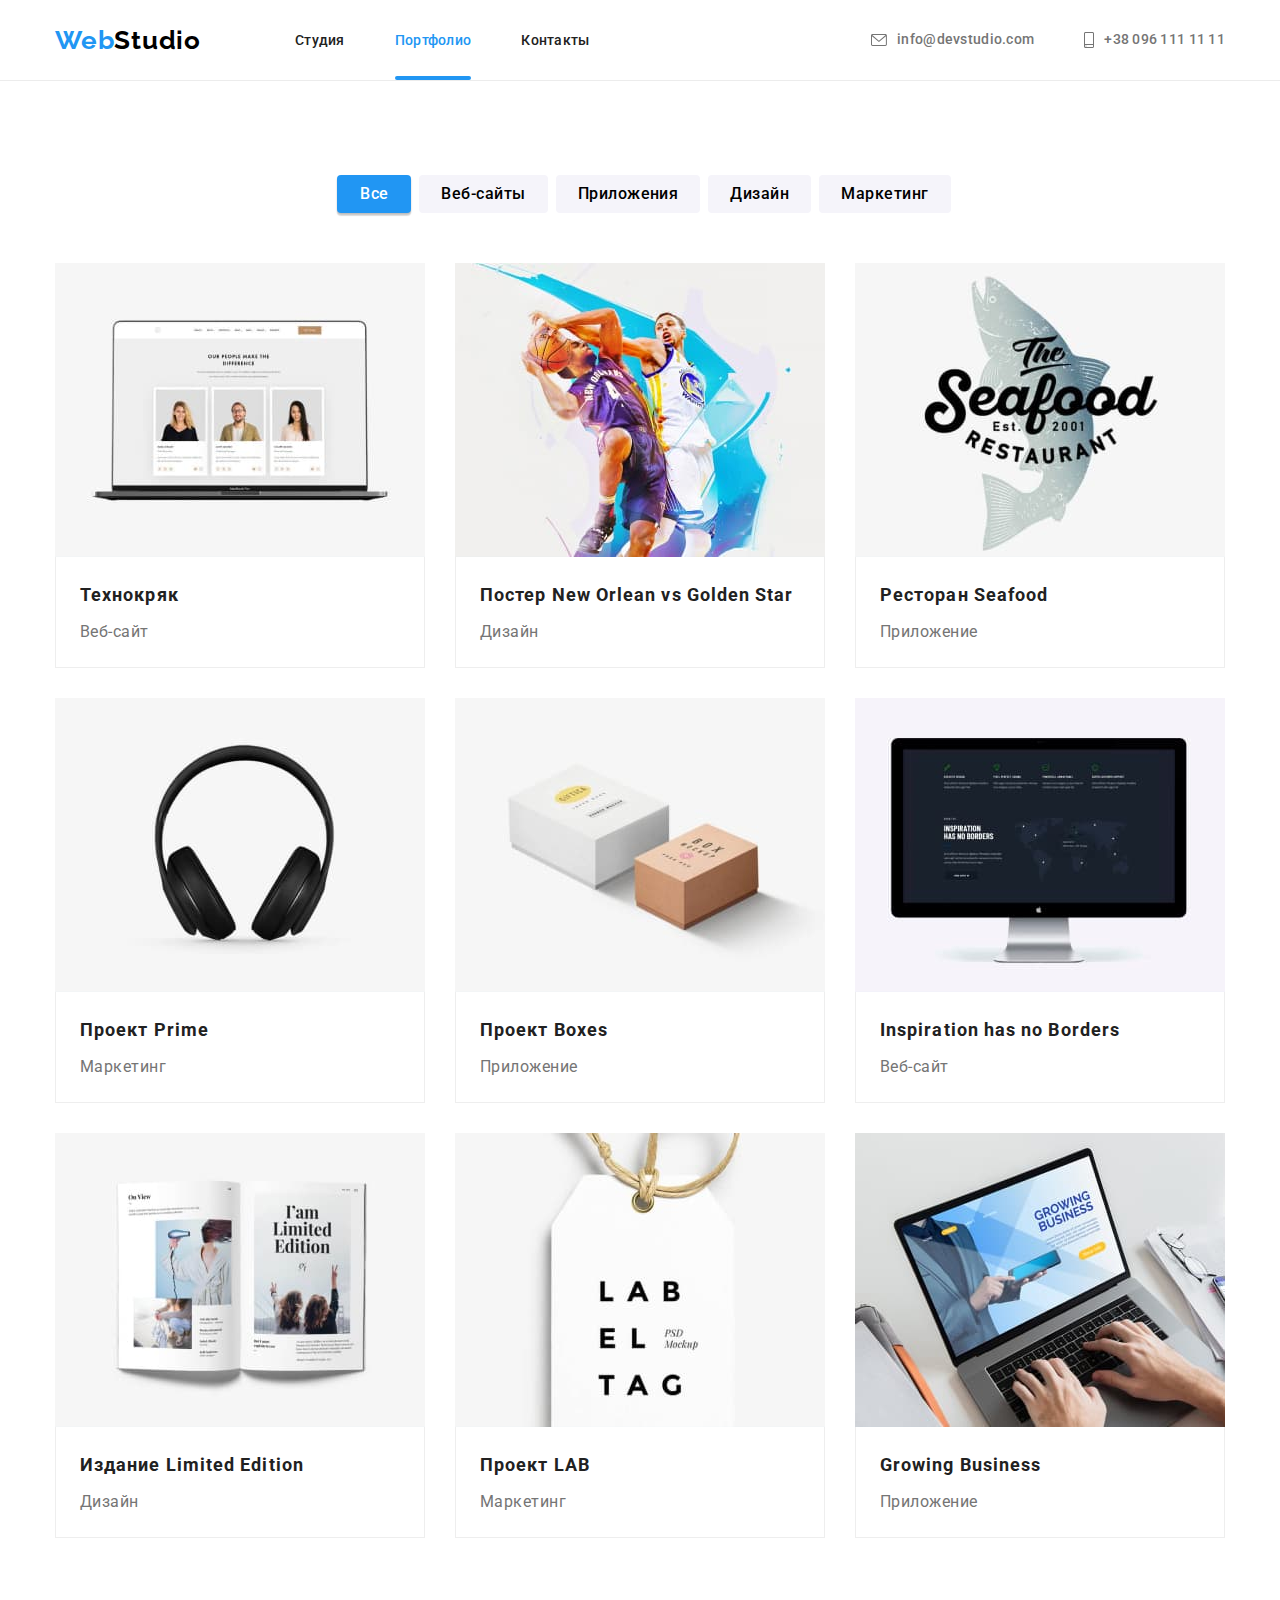
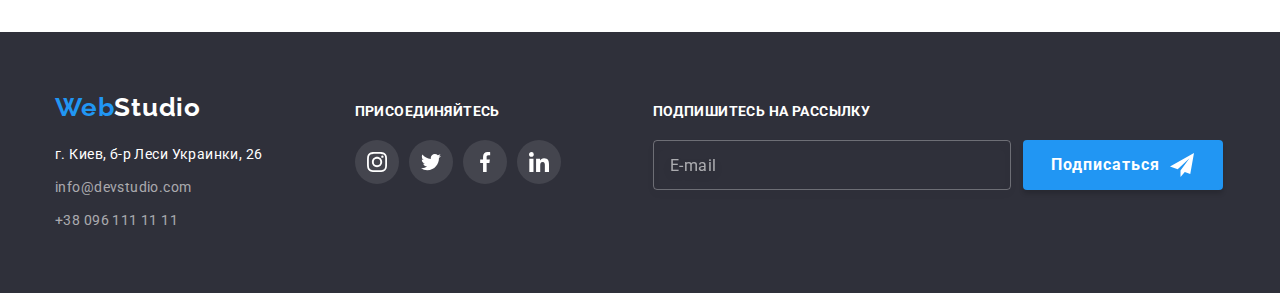
==== portfolio.html @ 7f5abd90 "First commit" ====
<!DOCTYPE html>
<html lang="ru">
	<head>
		<meta charset="UTF-8" />
		<meta http-equiv="X-UA-Compatible" content="IE=edge" />
		<meta name="viewport" content="width=device-width, initial-scale=1.0" />
		<title lang="en">WebStudio</title>
		<link rel="preconnect" href="https://fonts.googleapis.com" />
		<link rel="preconnect" href="https://fonts.gstatic.com" crossorigin />
		<link
			href="https://fonts.googleapis.com/css2?family=Raleway:wght@700&family=Roboto:wght@400;500;700;900&display=swap"
			rel="stylesheet"
		/>
		<link
			rel="stylesheet"
			href="https://cdnjs.cloudflare.com/ajax/libs/modern-normalize/1.1.0/modern-normalize.min.css"
			integrity="sha512-wpPYUAdjBVSE4KJnH1VR1HeZfpl1ub8YT/NKx4PuQ5NmX2tKuGu6U/JRp5y+Y8XG2tV+wKQpNHVUX03MfMFn9Q=="
			crossorigin="anonymous"
			referrerpolicy="no-referrer"
		/>
		<link rel="stylesheet" href="./css/portfolio.min.css" />
	</head>
	<body>
		<header class="header">
			<div class="container header-container">
				<nav class="menu-nav">
					<a class="logo link" href="./index.html" lang="en">
						<span class="logo__font-size logo__accent-color">Web</span>
						<span class="logo__font-size">Studio</span>
					</a>
					<ul class="menu-nav__list list">
						<li class="menu-nav__item">
							<a class="menu-nav__link link" href="./index.html">Студия</a>
						</li>

						<li class="menu-nav__item">
							<a class="menu-nav__link link current" href="./portfolio.html">Портфолио</a>
						</li>

						<li class="menu-nav__item">
							<a class="menu-nav__link link" href="">Контакты</a>
						</li>
					</ul>
				</nav>
				<ul class="menu-contact list">
					<li class="menu-contact__item">
						<a class="menu-contact__link link" href="mailto:info@devstudio.com">
							<svg class="menu-contact__icon" width="16" height="12">
								<use href="./images/sprite.svg#envelope"></use>
							</svg>
							info@devstudio.com
						</a>
					</li>

					<li class="menu-contact__item">
						<a class="menu-contact__link link" href="tel:+380961111111">
							<svg class="menu-contact__icon" width="10" height="16">
								<use href="./images/sprite.svg#phone"></use>
							</svg>
							+38 096 111 11 11
						</a>
					</li>
				</ul>
			</div>
		</header>

		<main>
			<section class="section">
				<div class="container">
					<h1 class="visually-hidden">Портфолио</h1>

					<ul class="filter-list list">
						<li class="filter-list__item">
							<button class="filter-list__btn button filter-list__btn--current" type="button">Все</button>
						</li>

						<li class="filter-list__item">
							<button class="filter-list__btn button" type="button">Веб-сайты</button>
						</li>

						<li class="filter-list__item">
							<button class="filter-list__btn button" type="button">Приложения</button>
						</li>

						<li class="filter-list__item">
							<button class="filter-list__btn button" type="button">Дизайн</button>
						</li>

						<li class="filter-list__item">
							<button class="filter-list__btn button" type="button">Маркетинг</button>
						</li>
					</ul>

					<ul class="project-list list">
						<li class="project-item">
							<a class="project-item__link link" href="">
								<div class="project-item__thumb">
									<img
										src="./images/portfolio/portfolio-img-1.jpg"
										alt="Фрагмент страницы веб-сайта"
										width="370"
										height="294"
									/>
									<div class="project-item__thumb-overlay">
										<p class="project-item__thumb-overlay-text">
											Ресурс предлагает комплексные предложения с разным уровнем функционала и сервисов. Все это
											позволит посетителю получить исчерпывающие сведения
											<br />
											о компании или частном лице.
										</p>
									</div>
								</div>
								<div class="project-item__description">
									<h2 class="project-item__name">Технокряк</h2>
									<p class="project-item__category">Веб-сайт</p>
								</div>
							</a>
						</li>

						<li class="project-item">
							<a class="project-item__link link" href="">
								<div class="project-item__thumb">
									<img
										src="./images/portfolio/portfolio-img-2.jpg"
										alt="Фрагмент дизайна постера"
										width="370"
										height="294"
									/>
									<div class="project-item__thumb-overlay">
										<p class="project-item__thumb-overlay-text">
											Ресурс предлагает комплексные предложения с разным уровнем функционала и сервисов. Все это
											позволит посетителю получить исчерпывающие сведения
											<br />
											о компании или частном лице.
										</p>
									</div>
								</div>
								<div class="project-item__description">
									<h2 class="project-item__name">Постер New Orlean vs Golden Star</h2>
									<p class="project-item__category">Дизайн</p>
								</div>
							</a>
						</li>

						<li class="project-item">
							<a class="project-item__link link" href="">
								<div class="project-item__thumb">
									<img
										src="./images/portfolio/portfolio-img-3.jpg"
										alt="Фрагмент главной страницы приложения"
										width="370"
										height="294"
									/>
									<div class="project-item__thumb-overlay">
										<p class="project-item__thumb-overlay-text">
											Ресурс предлагает комплексные предложения с разным уровнем функционала и сервисов. Все это
											позволит посетителю получить исчерпывающие сведения
											<br />
											о компании или частном лице.
										</p>
									</div>
								</div>
								<div class="project-item__description">
									<h2 class="project-item__name">Ресторан Seafood</h2>
									<p class="project-item__category">Приложение</p>
								</div>
							</a>
						</li>

						<li class="project-item">
							<a class="project-item__link link" href="">
								<div class="project-item__thumb">
									<img
										src="./images/portfolio/portfolio-img-4.jpg"
										alt="Фрагмент главной страницы проекта"
										width="370"
										height="294"
									/>
									<div class="project-item__thumb-overlay">
										<p class="project-item__thumb-overlay-text">
											Ресурс предлагает комплексные предложения с разным уровнем функционала и сервисов. Все это
											позволит посетителю получить исчерпывающие сведения
											<br />
											о компании или частном лице.
										</p>
									</div>
								</div>
								<div class="project-item__description">
									<h2 class="project-item__name">Проект Prime</h2>
									<p class="project-item__category">Маркетинг</p>
								</div>
							</a>
						</li>

						<li class="project-item">
							<a class="project-item__link link" href="">
								<div class="project-item__thumb">
									<img
										src="./images/portfolio/portfolio-img-5.jpg"
										alt="Фрагмент главной страницы приложения"
										width="370"
										height="294"
									/>
									<div class="project-item__thumb-overlay">
										<p class="project-item__thumb-overlay-text">
											Ресурс предлагает комплексные предложения с разным уровнем функционала и сервисов. Все это
											позволит посетителю получить исчерпывающие сведения
											<br />
											о компании или частном лице.
										</p>
									</div>
								</div>
								<div class="project-item__description">
									<h2 class="project-item__name">Проект Boxes</h2>
									<p class="project-item__category">Приложение</p>
								</div>
							</a>
						</li>

						<li class="project-item">
							<a class="project-item__link link" href="">
								<div class="project-item__thumb">
									<img
										src="./images/portfolio/portfolio-img-6.jpg"
										alt="Фрагмент страницы веб-сайта"
										width="370"
										height="294"
									/>
									<div class="project-item__thumb-overlay">
										<p class="project-item__thumb-overlay-text">
											Ресурс предлагает комплексные предложения с разным уровнем функционала и сервисов. Все это
											позволит посетителю получить исчерпывающие сведения
											<br />
											о компании или частном лице.
										</p>
									</div>
								</div>
								<div class="project-item__description">
									<h2 class="project-item__name">Inspiration has no Borders</h2>
									<p class="project-item__category">Веб-сайт</p>
								</div>
							</a>
						</li>

						<li class="project-item">
							<a class="project-item__link link" href="">
								<div class="project-item__thumb">
									<img
										src="./images/portfolio/portfolio-img-7.jpg"
										alt="Фрагмент дизайна издания"
										width="370"
										height="294"
									/>
									<div class="project-item__thumb-overlay">
										<p class="project-item__thumb-overlay-text">
											Ресурс предлагает комплексные предложения с разным уровнем функционала и сервисов. Все это
											позволит посетителю получить исчерпывающие сведения
											<br />
											о компании или частном лице.
										</p>
									</div>
								</div>
								<div class="project-item__description">
									<h2 class="project-item__name">Издание Limited Edition</h2>
									<p class="project-item__category">Дизайн</p>
								</div>
							</a>
						</li>

						<li class="project-item">
							<a class="project-item__link link" href="">
								<div class="project-item__thumb">
									<img
										src="./images/portfolio/portfolio-img-8.jpg"
										alt="Фрагмент главной страницы проекта"
										width="370"
										height="294"
									/>
									<div class="project-item__thumb-overlay">
										<p class="project-item__thumb-overlay-text">
											Ресурс предлагает комплексные предложения с разным уровнем функционала и сервисов. Все это
											позволит посетителю получить исчерпывающие сведения
											<br />
											о компании или частном лице.
										</p>
									</div>
								</div>
								<div class="project-item__description">
									<h2 class="project-item__name">Проект LAB</h2>
									<p class="project-item__category">Маркетинг</p>
								</div>
							</a>
						</li>

						<li class="project-item">
							<a class="project-item__link link" href="">
								<div class="project-item__thumb">
									<img
										src="./images/portfolio/portfolio-img-9.jpg"
										alt="Фрагмент главной страницы приложения"
										width="370"
										height="294"
									/>
									<div class="project-item__thumb-overlay">
										<p class="project-item__thumb-overlay-text">
											Ресурс предлагает комплексные предложения с разным уровнем функционала и сервисов. Все это
											позволит посетителю получить исчерпывающие сведения
											<br />
											о компании или частном лице.
										</p>
									</div>
								</div>
								<div class="project-item__description">
									<h2 class="project-item__name">Growing Business</h2>
									<p class="project-item__category">Приложение</p>
								</div>
							</a>
						</li>
					</ul>
				</div>
			</section>
		</main>

		<footer class="footer">
			<div class="container footer-container">
				<div class="footer-address-wrapper">
					<a class="logo link" href="./index.html" lang="en">
						<span class="logo__font-size logo__accent-color">Web</span>
						<span class="logo__font-size">Studio</span>
					</a>
					<address>
						<ul class="contact-list list">
							<li class="contact-list__item">
								<a
									class="contact-list__link link contact-list__link-opacity"
									href="https://goo.gl/maps/CGZ676xCDxBF31A58"
								>
									г. Киев, б-р Леси Украинки, 26
								</a>
							</li>

							<li class="contact-list__item">
								<a class="contact-list__link link" href="mailto:info@devstudio.com">info@devstudio.com</a>
							</li>

							<li class="contact-list__item">
								<a class="contact-list__link link" href="tel:+380961111111">+38 096 111 11 11</a>
							</li>
						</ul>
					</address>
				</div>
				<div class="footer-social-wrapper">
					<p class="footer-call">присоединяйтесь</p>
					<ul class="footer-list list">
						<li class="footer-list__item">
							<a
								class="footer-list__link link"
								href="https://www.instagram.com/"
								target="_blank"
								rel="noreferrer noopener"
							>
								<svg class="footer-list__icon" width="20" height="20">
									<use href="./images/sprite.svg#instagram"></use>
								</svg>
							</a>
						</li>

						<li class="footer-list__item">
							<a class="footer-list__link link" href="https://twitter.com" target="_blank" rel="noreferrer noopener">
								<svg class="footer-list__icon" width="20" height="20">
									<use href="./images/sprite.svg#twitter"></use>
								</svg>
							</a>
						</li>

						<li class="footer-list__item">
							<a
								class="footer-list__link link"
								href="https://www.facebook.com/"
								target="_blank"
								rel="noreferrer noopener"
							>
								<svg class="footer-list__icon" width="20" height="20">
									<use href="./images/sprite.svg#facebook"></use>
								</svg>
							</a>
						</li>

						<li class="footer-list__item">
							<a
								class="footer-list__link link"
								href="https://www.linkedin.com/"
								target="_blank"
								rel="noreferrer noopener"
							>
								<svg class="footer-list__icon" width="20" height="20">
									<use href="./images/sprite.svg#linkedin"></use>
								</svg>
							</a>
						</li>
					</ul>
				</div>
				<form class="footer-form">
					<p class="footer-call">Подпишитесь на рассылку</p>
					<div class="footer-form__wrapper">
						<input class="footer-form__input" type="email" name="mailing" placeholder="E-mail" />
						<button class="footer-form__btn">
							<span class="footer-form__btn-text">Подписаться</span>
						</button>
					</div>
				</form>
			</div>
		</footer>
	</body>
</html>
---- css/portfolio.min.css ----
:root{--primary-font-family: "Roboto", sans-serif;--main-logo-font-family: "Raleway", sans-serif;--primary-text-color: #212121;--secondary-text-color: #757575;--opacity-text-color: rgba(255, 255, 255, 0.6);--placeholder-text-color: rgba(117, 117, 117, 0.5);--accent-color: #2196F3;--btn-color-hover: #188CE8;--primary-white-color: #ffffff;--primary-bg-color: #2F303A;--secondary-bg-color: #F5F4FA;--activity-bg-color: rgba(47, 48, 58, 0.8);--fallback-bg-color: #C4C4C4;--backdrop-bg-color: rgba(0, 0, 0, 0.2);--logo-black-color: #000000;--primary-border-color: #EEEEEE;--secondary-border-color: #ECECEC;--primary-icon-color: #AFB1B8;--bg-icon-color: rgba(255, 255, 255, 0.1);--overlay-card-color: rgba(33, 150, 243, 0.9);--project-card-gap: 30px;--duration: 250ms;--timing-function: cubic-bezier(0.4, 0, 0.2, 1)}.social-list__link,.footer-list__link{display:-webkit-box;display:-ms-flexbox;display:flex;-webkit-box-pack:center;-ms-flex-pack:center;justify-content:center;-webkit-box-align:center;-ms-flex-align:center;align-items:center}.container{margin-left:auto;margin-right:auto}/*! modern-normalize v1.1.0 | MIT License | https://github.com/sindresorhus/modern-normalize */*,::before,::after{-webkit-box-sizing:border-box;box-sizing:border-box}html{line-height:1.15;-webkit-text-size-adjust:100%;-moz-tab-size:4;-o-tab-size:4;tab-size:4}body{margin:0;font-family:system-ui,-apple-system,"Segoe UI",Roboto,Helvetica,Arial,sans-serif,"Apple Color Emoji","Segoe UI Emoji"}hr{height:0;color:inherit}abbr[title]{-webkit-text-decoration:underline dotted;text-decoration:underline dotted}b,strong{font-weight:bolder}code,kbd,samp,pre{font-family:ui-monospace,SFMono-Regular,Consolas,"Liberation Mono",Menlo,monospace;font-size:1em}small{font-size:80%}sub,sup{font-size:75%;line-height:0;position:relative;vertical-align:baseline}sub{bottom:-0.25em}sup{top:-0.5em}table{text-indent:0;border-color:inherit}button,input,optgroup,select,textarea{font-family:inherit;font-size:100%;line-height:1.15;margin:0}button,select{text-transform:none}button,[type=button],[type=reset],[type=submit]{-webkit-appearance:button}::-moz-focus-inner{border-style:none;padding:0}:-moz-focusring{outline:1px dotted ButtonText}:-moz-ui-invalid{box-shadow:none}legend{padding:0}progress{vertical-align:baseline}::-webkit-inner-spin-button,::-webkit-outer-spin-button{height:auto}[type=search]{-webkit-appearance:textfield;outline-offset:-2px}::-webkit-search-decoration{-webkit-appearance:none}::-webkit-file-upload-button{-webkit-appearance:button;font:inherit}summary{display:list-item}.visually-hidden{position:absolute;width:1px;height:1px;margin:-1px;border:0;padding:0;white-space:nowrap;-webkit-clip-path:inset(100%);clip-path:inset(100%);clip:rect(0 0 0 0);overflow:hidden}h1,h2,h3,h4,h5,h6,p{margin-top:0;margin-bottom:0}ul,ol{margin-top:0;margin-bottom:0;padding-left:0}img{display:block;max-width:100%;height:auto}.list{list-style:none}.link{text-decoration:none}.container{width:1200px;padding-left:15px;padding-right:15px}body{font-family:var(--primary-font-family);color:var(--primary-text-color);background-color:var(--primary-white-color)}.section{padding-top:94px;padding-bottom:94px}.header{background-color:var(--primary-white-color);border-bottom:1px solid var(--secondary-border-color)}.header-container{display:-webkit-box;display:-ms-flexbox;display:flex;-webkit-box-pack:justify;-ms-flex-pack:justify;justify-content:space-between;-webkit-box-align:center;-ms-flex-align:center;align-items:center}.menu-nav{display:-webkit-box;display:-ms-flexbox;display:flex;-webkit-box-align:center;-ms-flex-align:center;align-items:center}.menu-nav__list{display:-webkit-box;display:-ms-flexbox;display:flex;-webkit-box-pack:justify;-ms-flex-pack:justify;justify-content:space-between}.menu-nav__item:not(:first-child){margin-left:50px}.menu-nav__link{position:relative;padding-top:32px;padding-bottom:32px;font-weight:500;font-size:14px;line-height:1.14;letter-spacing:.02em;color:var(--primary-text-color);-webkit-transition:color var(--duration) var(--timing-function);transition:color var(--duration) var(--timing-function)}.menu-nav__link.current,.menu-nav__link:hover,.menu-nav__link:focus{color:var(--accent-color)}.menu-nav__link::after{content:"";position:absolute;bottom:0;display:block;width:100%;height:4px;background-color:var(--accent-color);border-radius:2px;-webkit-transform:scaleX(0);transform:scaleX(0);-webkit-transition:-webkit-transform var(--duration) var(--timing-function);transition:-webkit-transform var(--duration) var(--timing-function);transition:transform var(--duration) var(--timing-function);transition:transform var(--duration) var(--timing-function), -webkit-transform var(--duration) var(--timing-function)}.menu-nav__link.current:after,.menu-nav__link:hover::after,.menu-nav__link:focus::after{-webkit-transform:scaleX(1);transform:scaleX(1)}.menu-contact{display:-webkit-box;display:-ms-flexbox;display:flex}.menu-contact__item:not(:first-child){margin-left:50px}.menu-contact__link{display:-webkit-box;display:-ms-flexbox;display:flex;-webkit-box-align:center;-ms-flex-align:center;align-items:center;padding-top:32px;padding-bottom:32px;font-weight:500;font-size:14px;line-height:1.14;letter-spacing:.02em;color:var(--secondary-text-color);-webkit-transition:color var(--duration) var(--timing-function);transition:color var(--duration) var(--timing-function)}.menu-contact__link:hover,.menu-contact__link:focus{color:var(--accent-color)}.menu-contact__icon{margin-right:10px;fill:currentColor}.project-list{display:-webkit-box;display:-ms-flexbox;display:flex;-ms-flex-wrap:wrap;flex-wrap:wrap;margin-top:calc(-1*var(--project-card-gap) + 50px);margin-left:calc(-1*var(--project-card-gap))}.project-item{-ms-flex-preferred-size:calc(33.3333333333% - var(--project-card-gap));flex-basis:calc(33.3333333333% - var(--project-card-gap));margin-top:var(--project-card-gap);margin-left:var(--project-card-gap);background-color:var(--primary-white-color)}.project-item__link{display:block;-webkit-transition:-webkit-box-shadow var(--duration) var(--timing-function);transition:-webkit-box-shadow var(--duration) var(--timing-function);transition:box-shadow var(--duration) var(--timing-function);transition:box-shadow var(--duration) var(--timing-function), -webkit-box-shadow var(--duration) var(--timing-function)}.project-item__link:hover,.project-item__link:focus{-webkit-box-shadow:0px 1px 1px rgba(0,0,0,.12),0px 4px 4px rgba(0,0,0,.06),1px 4px 6px rgba(0,0,0,.16);box-shadow:0px 1px 1px rgba(0,0,0,.12),0px 4px 4px rgba(0,0,0,.06),1px 4px 6px rgba(0,0,0,.16)}.project-item__thumb{position:relative;overflow:hidden}.project-item__thumb-overlay{position:absolute;top:0;left:0;width:100%;height:100%;background-color:var(--overlay-card-color);-webkit-transform:translateY(100%);transform:translateY(100%);-webkit-transition:-webkit-transform var(--duration) var(--timing-function);transition:-webkit-transform var(--duration) var(--timing-function);transition:transform var(--duration) var(--timing-function);transition:transform var(--duration) var(--timing-function), -webkit-transform var(--duration) var(--timing-function)}.project-item:hover .project-item__thumb-overlay,.project-item__link:focus .project-item__thumb-overlay{-webkit-transform:translateY(0);transform:translateY(0)}.project-item__thumb-overlay-text{position:absolute;top:50%;left:50%;-webkit-transform:translate(-50%, -50%);transform:translate(-50%, -50%);width:100%;padding:24px;font-weight:400;font-size:18px;line-height:1.56;letter-spacing:.03em;color:var(--primary-white-color)}.project-item__description{padding:20px 24px;background-color:var(--primary-white-color);border:1px solid var(--primary-border-color);border-top:none}.project-item__name{font-weight:700;font-size:18px;line-height:2;letter-spacing:.06em;color:var(--primary-text-color)}.project-item__category{margin-top:4px;font-weight:400;font-size:16px;line-height:1.88;letter-spacing:.03em;color:var(--secondary-text-color)}.footer{padding-top:60px;padding-bottom:60px;background-color:var(--primary-bg-color)}.footer .logo{color:var(--primary-white-color);margin-right:0;padding:0}.footer-container{display:-webkit-box;display:-ms-flexbox;display:flex;-webkit-box-align:baseline;-ms-flex-align:baseline;align-items:baseline}.footer-social-wrapper{margin-left:70px}.footer-form{margin-left:92px}.footer-form__wrapper{display:-webkit-box;display:-ms-flexbox;display:flex;margin-top:20px}.footer-form__input{width:358px;height:50px;padding:15px 16px;color:var(--primary-white-color);border:1px solid rgba(255,255,255,.3);border-radius:4px;-webkit-filter:drop-shadow(0px 4px 4px rgba(0, 0, 0, 0.15));filter:drop-shadow(0px 4px 4px rgba(0, 0, 0, 0.15));background-color:rgba(0,0,0,0)}.footer-form__input::-webkit-input-placeholder{line-height:1.25;letter-spacing:.03em;color:var(--opacity-text-color)}.footer-form__input::-moz-placeholder{line-height:1.25;letter-spacing:.03em;color:var(--opacity-text-color)}.footer-form__input:-ms-input-placeholder{line-height:1.25;letter-spacing:.03em;color:var(--opacity-text-color)}.footer-form__input::-ms-input-placeholder{line-height:1.25;letter-spacing:.03em;color:var(--opacity-text-color)}.footer-form__input::placeholder{line-height:1.25;letter-spacing:.03em;color:var(--opacity-text-color)}.footer-form__btn{min-width:200px;margin-left:12px;padding:10px 28px;font-weight:700;font-size:16px;line-height:1.88;letter-spacing:.06em;color:var(--primary-white-color);border:none;border-radius:4px;-webkit-box-shadow:0px 4px 4px rgba(0,0,0,.15);box-shadow:0px 4px 4px rgba(0,0,0,.15);background-color:var(--accent-color)}.footer-form__btn-text{display:-webkit-inline-box;display:-ms-inline-flexbox;display:inline-flex;-webkit-box-align:center;-ms-flex-align:center;align-items:center}.footer-form__btn-text::after{content:"";width:24px;height:24px;margin-left:10px;background-image:url(../images/icons/mailing-icon.svg)}.footer-call{font-weight:700;font-size:14px;line-height:1.14;letter-spacing:.03em;text-transform:uppercase;color:var(--primary-white-color)}.footer-list{display:-webkit-box;display:-ms-flexbox;display:flex}.footer-list__item{width:44px;height:44px;margin-top:20px}.footer-list__item:not(:first-child){margin-left:10px}.footer-list__link{width:100%;height:100%;fill:var(--primary-white-color);background-color:var(--bg-icon-color);border-radius:50%;-webkit-transition:background-color var(--duration) var(--timing-function);transition:background-color var(--duration) var(--timing-function)}.footer-list__link:hover,.footer-list__link:focus{background-color:var(--accent-color)}.logo{padding-top:24px;padding-bottom:24px;margin-right:94px;font-family:var(--main-logo-font-family);font-weight:700;font-size:.1px;line-height:1;letter-spacing:0;color:var(--logo-black-color)}.logo__font-size{font-weight:inherit;font-size:26px;line-height:1.19;letter-spacing:.03em}.logo__accent-color{color:var(--accent-color)}.section-title{font-weight:700;font-size:36px;line-height:1.17;letter-spacing:.03em;text-align:center}.social-list{display:-webkit-box;display:-ms-flexbox;display:flex;-webkit-box-pack:center;-ms-flex-pack:center;justify-content:center;margin-top:16px;margin-bottom:30px}.social-list__item{width:44px;height:44px}.social-list__item:not(:first-child){margin-left:10px}.social-list__link{width:100%;height:100%;fill:var(--primary-icon-color);background-color:var(--primary-white-color);border-radius:50%;-webkit-transition:background-color var(--duration) var(--timing-function);transition:background-color var(--duration) var(--timing-function)}.social-list__link:hover,.social-list__link:focus{background-color:var(--accent-color)}.social-list__icon{-webkit-transition:fill var(--duration) var(--timing-function);transition:fill var(--duration) var(--timing-function)}.social-list__link:hover .social-list__icon,.social-list__link:focus .social-list__icon{fill:var(--primary-white-color)}.contact-list{margin-top:20px;padding-right:22px}.contact-list__item:not(:first-child){margin-top:9px}.contact-list__link{font-weight:400;font-size:14px;line-height:1.71;letter-spacing:.03em;font-style:normal;color:var(--opacity-text-color);-webkit-transition:color var(--duration) var(--timing-function);transition:color var(--duration) var(--timing-function)}.contact-list__link:hover,.contact-list__link:focus{color:var(--accent-color)}.contact-list__link-opacity{color:var(--primary-white-color)}.filter-list{display:-webkit-box;display:-ms-flexbox;display:flex;-webkit-box-pack:center;-ms-flex-pack:center;justify-content:center}.filter-list__item:not(first-child){margin-left:8px}.filter-list__btn{min-width:74px;padding:6px 22px;font-weight:500;font-size:16px;line-height:1.63;letter-spacing:.03em;background-color:var(--secondary-bg-color);border:none;border-radius:4px;-webkit-transition:background-color var(--duration) var(--timing-function),color var(--duration) var(--timing-function),-webkit-box-shadow var(--duration) var(--timing-function);transition:background-color var(--duration) var(--timing-function),color var(--duration) var(--timing-function),-webkit-box-shadow var(--duration) var(--timing-function);transition:background-color var(--duration) var(--timing-function),box-shadow var(--duration) var(--timing-function),color var(--duration) var(--timing-function);transition:background-color var(--duration) var(--timing-function),box-shadow var(--duration) var(--timing-function),color var(--duration) var(--timing-function),-webkit-box-shadow var(--duration) var(--timing-function)}.filter-list__btn--current,.filter-list__btn:hover,.filter-list__btn:focus{color:var(--primary-white-color);background-color:var(--accent-color);-webkit-box-shadow:0px 3px 1px rgba(0,0,0,.1),0px 1px 2px rgba(0,0,0,.08),0px 2px 2px rgba(0,0,0,.12);box-shadow:0px 3px 1px rgba(0,0,0,.1),0px 1px 2px rgba(0,0,0,.08),0px 2px 2px rgba(0,0,0,.12)}/*# sourceMappingURL=portfolio.min.css.map */
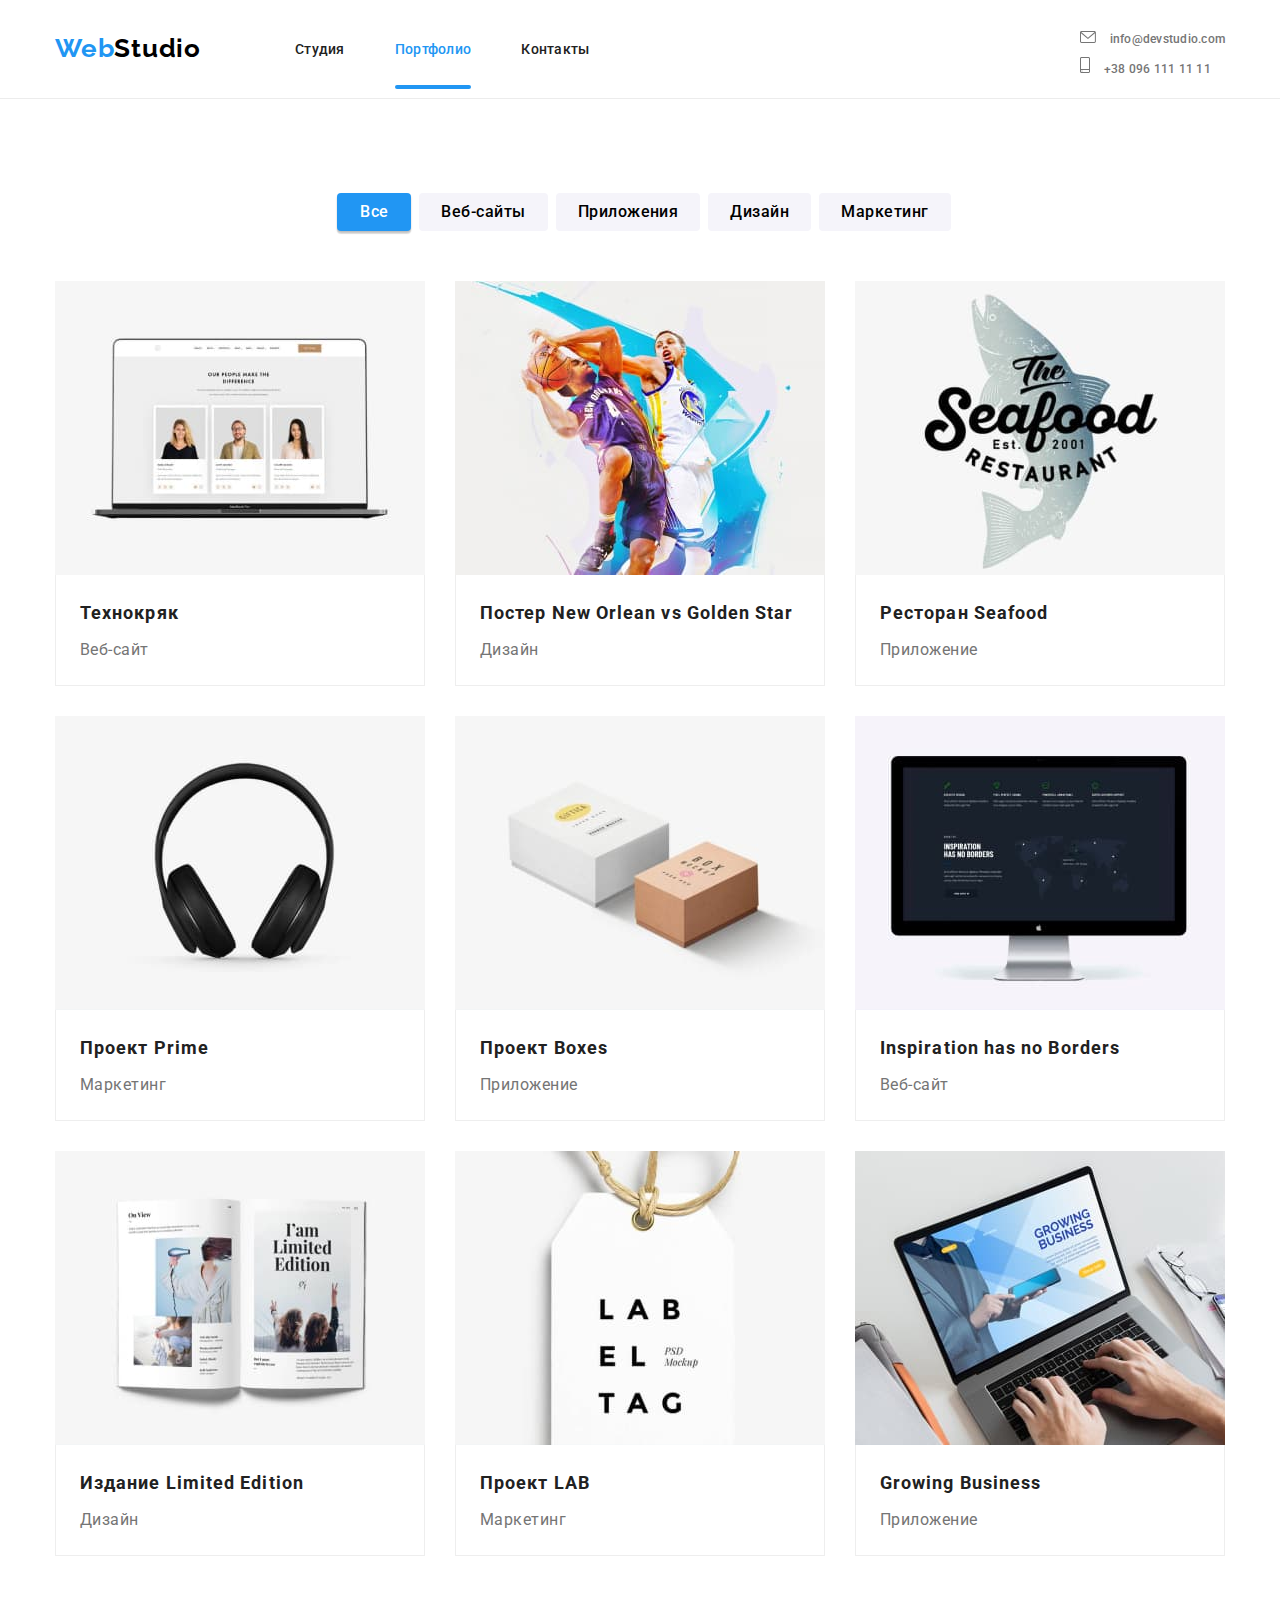
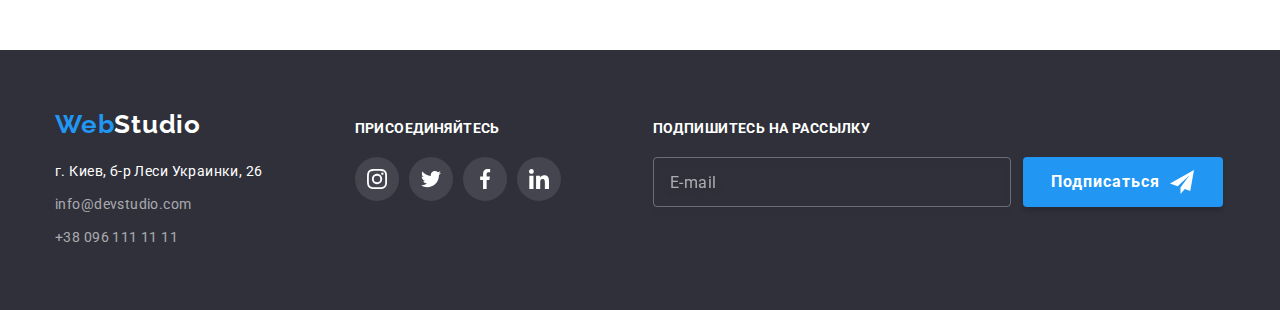
==== commit 6979df5e: "added media queris for container, logo, mobile header" ====
--- a/portfolio.html
+++ b/portfolio.html
@@ -22,7 +22,7 @@
 	</head>
 	<body>
 		<header class="header">
-			<div class="container header-container">
+			<div class="container header__container">
 				<nav class="menu-nav">
 					<a class="logo link" href="./index.html" lang="en">
 						<span class="logo__font-size logo__accent-color">Web</span>
@@ -61,6 +61,96 @@
 						</a>
 					</li>
 				</ul>
+
+				<button class="mobile-menu-btn" type="button" data-menu-open>
+					<svg class="mobile-menu-btn__icon" width="40" height="40">
+						<use href="./images/sprite.svg#mobile-menu-burger"></use>
+					</svg>
+				</button>
+			</div>
+			<div class="mobile-menu" data-menu>
+				<div class="container mobile-menu__container">
+					<div class="mobile-menu__wrapper-inner">
+						<button class="mobile-menu-btn mobile-menu-btn__close" type="button" data-menu-close>
+							<svg class="mobile-menu-btn__icon" width="40" height="40">
+								<use href="./images/sprite.svg#mobile-menu-cross"></use>
+							</svg>
+						</button>
+
+						<nav class="mobile-menu__nav">
+							<ul class="mobile-menu__nav-list list">
+								<li class="mobile-menu__nav-item">
+									<a class="mobile-menu__nav-link link" href="./index.html">Студия</a>
+								</li>
+
+								<li class="mobile-menu__nav-item">
+									<a class="mobile-menu__nav-link link current" href="./portfolio.html">Портфолио</a>
+								</li>
+
+								<li class="mobile-menu__nav-item">
+									<a class="mobile-menu__nav-link link" href="">Контакты</a>
+								</li>
+							</ul>
+						</nav>
+					</div>
+
+					<div class="mobile-menu__wrapper-inner">
+						<ul class="mobile-menu__contact-list list">
+							<li class="mobile-menu__contact-item">
+								<a class="mobile-menu__contact-link link mobile-menu__contact-link--accent" href="tel:+380961111111">
+									+38 096 111 11 11
+								</a>
+							</li>
+
+							<li class="mobile-menu__contact-item">
+								<a class="mobile-menu__contact-link link" href="mailto:info@devstudio.com">info@devstudio.com</a>
+							</li>
+						</ul>
+
+						<ul class="mobile-menu__social-media-list list">
+							<li class="mobile-menu__social-media-item">
+								<a
+									class="mobile-menu__social-media-link link"
+									href="https://www.instagram.com/"
+									target="_blank"
+									rel="noreferrer noopener"
+								>
+									Instagram
+								</a>
+							</li>
+							<li class="mobile-menu__social-media-item">
+								<a
+									class="mobile-menu__social-media-link link"
+									href="https://twitter.com"
+									target="_blank"
+									rel="noreferrer noopener"
+								>
+									Twitter
+								</a>
+							</li>
+							<li class="mobile-menu__social-media-item">
+								<a
+									class="mobile-menu__social-media-link link"
+									href="https://www.facebook.com/"
+									target="_blank"
+									rel="noreferrer noopener"
+								>
+									Facebook
+								</a>
+							</li>
+							<li class="mobile-menu__social-media-item">
+								<a
+									class="mobile-menu__social-media-link link"
+									href="https://www.linkedin.com/"
+									target="_blank"
+									rel="noreferrer noopener"
+								>
+									LinkedIn
+								</a>
+							</li>
+						</ul>
+					</div>
+				</div>
 			</div>
 		</header>
 
@@ -411,5 +501,7 @@
 				</form>
 			</div>
 		</footer>
+
+		<script src="./js/menu.js"></script>
 	</body>
 </html>
--- a/css/portfolio.min.css
+++ b/css/portfolio.min.css
@@ -1 +1 @@
-:root{--primary-font-family: "Roboto", sans-serif;--main-logo-font-family: "Raleway", sans-serif;--primary-text-color: #212121;--secondary-text-color: #757575;--opacity-text-color: rgba(255, 255, 255, 0.6);--placeholder-text-color: rgba(117, 117, 117, 0.5);--accent-color: #2196F3;--btn-color-hover: #188CE8;--primary-white-color: #ffffff;--primary-bg-color: #2F303A;--secondary-bg-color: #F5F4FA;--activity-bg-color: rgba(47, 48, 58, 0.8);--fallback-bg-color: #C4C4C4;--backdrop-bg-color: rgba(0, 0, 0, 0.2);--logo-black-color: #000000;--primary-border-color: #EEEEEE;--secondary-border-color: #ECECEC;--primary-icon-color: #AFB1B8;--bg-icon-color: rgba(255, 255, 255, 0.1);--overlay-card-color: rgba(33, 150, 243, 0.9);--project-card-gap: 30px;--duration: 250ms;--timing-function: cubic-bezier(0.4, 0, 0.2, 1)}.social-list__link,.footer-list__link{display:-webkit-box;display:-ms-flexbox;display:flex;-webkit-box-pack:center;-ms-flex-pack:center;justify-content:center;-webkit-box-align:center;-ms-flex-align:center;align-items:center}.container{margin-left:auto;margin-right:auto}/*! modern-normalize v1.1.0 | MIT License | https://github.com/sindresorhus/modern-normalize */*,::before,::after{-webkit-box-sizing:border-box;box-sizing:border-box}html{line-height:1.15;-webkit-text-size-adjust:100%;-moz-tab-size:4;-o-tab-size:4;tab-size:4}body{margin:0;font-family:system-ui,-apple-system,"Segoe UI",Roboto,Helvetica,Arial,sans-serif,"Apple Color Emoji","Segoe UI Emoji"}hr{height:0;color:inherit}abbr[title]{-webkit-text-decoration:underline dotted;text-decoration:underline dotted}b,strong{font-weight:bolder}code,kbd,samp,pre{font-family:ui-monospace,SFMono-Regular,Consolas,"Liberation Mono",Menlo,monospace;font-size:1em}small{font-size:80%}sub,sup{font-size:75%;line-height:0;position:relative;vertical-align:baseline}sub{bottom:-0.25em}sup{top:-0.5em}table{text-indent:0;border-color:inherit}button,input,optgroup,select,textarea{font-family:inherit;font-size:100%;line-height:1.15;margin:0}button,select{text-transform:none}button,[type=button],[type=reset],[type=submit]{-webkit-appearance:button}::-moz-focus-inner{border-style:none;padding:0}:-moz-focusring{outline:1px dotted ButtonText}:-moz-ui-invalid{box-shadow:none}legend{padding:0}progress{vertical-align:baseline}::-webkit-inner-spin-button,::-webkit-outer-spin-button{height:auto}[type=search]{-webkit-appearance:textfield;outline-offset:-2px}::-webkit-search-decoration{-webkit-appearance:none}::-webkit-file-upload-button{-webkit-appearance:button;font:inherit}summary{display:list-item}.visually-hidden{position:absolute;width:1px;height:1px;margin:-1px;border:0;padding:0;white-space:nowrap;-webkit-clip-path:inset(100%);clip-path:inset(100%);clip:rect(0 0 0 0);overflow:hidden}h1,h2,h3,h4,h5,h6,p{margin-top:0;margin-bottom:0}ul,ol{margin-top:0;margin-bottom:0;padding-left:0}img{display:block;max-width:100%;height:auto}.list{list-style:none}.link{text-decoration:none}.container{width:1200px;padding-left:15px;padding-right:15px}body{font-family:var(--primary-font-family);color:var(--primary-text-color);background-color:var(--primary-white-color)}.section{padding-top:94px;padding-bottom:94px}.header{background-color:var(--primary-white-color);border-bottom:1px solid var(--secondary-border-color)}.header-container{display:-webkit-box;display:-ms-flexbox;display:flex;-webkit-box-pack:justify;-ms-flex-pack:justify;justify-content:space-between;-webkit-box-align:center;-ms-flex-align:center;align-items:center}.menu-nav{display:-webkit-box;display:-ms-flexbox;display:flex;-webkit-box-align:center;-ms-flex-align:center;align-items:center}.menu-nav__list{display:-webkit-box;display:-ms-flexbox;display:flex;-webkit-box-pack:justify;-ms-flex-pack:justify;justify-content:space-between}.menu-nav__item:not(:first-child){margin-left:50px}.menu-nav__link{position:relative;padding-top:32px;padding-bottom:32px;font-weight:500;font-size:14px;line-height:1.14;letter-spacing:.02em;color:var(--primary-text-color);-webkit-transition:color var(--duration) var(--timing-function);transition:color var(--duration) var(--timing-function)}.menu-nav__link.current,.menu-nav__link:hover,.menu-nav__link:focus{color:var(--accent-color)}.menu-nav__link::after{content:"";position:absolute;bottom:0;display:block;width:100%;height:4px;background-color:var(--accent-color);border-radius:2px;-webkit-transform:scaleX(0);transform:scaleX(0);-webkit-transition:-webkit-transform var(--duration) var(--timing-function);transition:-webkit-transform var(--duration) var(--timing-function);transition:transform var(--duration) var(--timing-function);transition:transform var(--duration) var(--timing-function), -webkit-transform var(--duration) var(--timing-function)}.menu-nav__link.current:after,.menu-nav__link:hover::after,.menu-nav__link:focus::after{-webkit-transform:scaleX(1);transform:scaleX(1)}.menu-contact{display:-webkit-box;display:-ms-flexbox;display:flex}.menu-contact__item:not(:first-child){margin-left:50px}.menu-contact__link{display:-webkit-box;display:-ms-flexbox;display:flex;-webkit-box-align:center;-ms-flex-align:center;align-items:center;padding-top:32px;padding-bottom:32px;font-weight:500;font-size:14px;line-height:1.14;letter-spacing:.02em;color:var(--secondary-text-color);-webkit-transition:color var(--duration) var(--timing-function);transition:color var(--duration) var(--timing-function)}.menu-contact__link:hover,.menu-contact__link:focus{color:var(--accent-color)}.menu-contact__icon{margin-right:10px;fill:currentColor}.project-list{display:-webkit-box;display:-ms-flexbox;display:flex;-ms-flex-wrap:wrap;flex-wrap:wrap;margin-top:calc(-1*var(--project-card-gap) + 50px);margin-left:calc(-1*var(--project-card-gap))}.project-item{-ms-flex-preferred-size:calc(33.3333333333% - var(--project-card-gap));flex-basis:calc(33.3333333333% - var(--project-card-gap));margin-top:var(--project-card-gap);margin-left:var(--project-card-gap);background-color:var(--primary-white-color)}.project-item__link{display:block;-webkit-transition:-webkit-box-shadow var(--duration) var(--timing-function);transition:-webkit-box-shadow var(--duration) var(--timing-function);transition:box-shadow var(--duration) var(--timing-function);transition:box-shadow var(--duration) var(--timing-function), -webkit-box-shadow var(--duration) var(--timing-function)}.project-item__link:hover,.project-item__link:focus{-webkit-box-shadow:0px 1px 1px rgba(0,0,0,.12),0px 4px 4px rgba(0,0,0,.06),1px 4px 6px rgba(0,0,0,.16);box-shadow:0px 1px 1px rgba(0,0,0,.12),0px 4px 4px rgba(0,0,0,.06),1px 4px 6px rgba(0,0,0,.16)}.project-item__thumb{position:relative;overflow:hidden}.project-item__thumb-overlay{position:absolute;top:0;left:0;width:100%;height:100%;background-color:var(--overlay-card-color);-webkit-transform:translateY(100%);transform:translateY(100%);-webkit-transition:-webkit-transform var(--duration) var(--timing-function);transition:-webkit-transform var(--duration) var(--timing-function);transition:transform var(--duration) var(--timing-function);transition:transform var(--duration) var(--timing-function), -webkit-transform var(--duration) var(--timing-function)}.project-item:hover .project-item__thumb-overlay,.project-item__link:focus .project-item__thumb-overlay{-webkit-transform:translateY(0);transform:translateY(0)}.project-item__thumb-overlay-text{position:absolute;top:50%;left:50%;-webkit-transform:translate(-50%, -50%);transform:translate(-50%, -50%);width:100%;padding:24px;font-weight:400;font-size:18px;line-height:1.56;letter-spacing:.03em;color:var(--primary-white-color)}.project-item__description{padding:20px 24px;background-color:var(--primary-white-color);border:1px solid var(--primary-border-color);border-top:none}.project-item__name{font-weight:700;font-size:18px;line-height:2;letter-spacing:.06em;color:var(--primary-text-color)}.project-item__category{margin-top:4px;font-weight:400;font-size:16px;line-height:1.88;letter-spacing:.03em;color:var(--secondary-text-color)}.footer{padding-top:60px;padding-bottom:60px;background-color:var(--primary-bg-color)}.footer .logo{color:var(--primary-white-color);margin-right:0;padding:0}.footer-container{display:-webkit-box;display:-ms-flexbox;display:flex;-webkit-box-align:baseline;-ms-flex-align:baseline;align-items:baseline}.footer-social-wrapper{margin-left:70px}.footer-form{margin-left:92px}.footer-form__wrapper{display:-webkit-box;display:-ms-flexbox;display:flex;margin-top:20px}.footer-form__input{width:358px;height:50px;padding:15px 16px;color:var(--primary-white-color);border:1px solid rgba(255,255,255,.3);border-radius:4px;-webkit-filter:drop-shadow(0px 4px 4px rgba(0, 0, 0, 0.15));filter:drop-shadow(0px 4px 4px rgba(0, 0, 0, 0.15));background-color:rgba(0,0,0,0)}.footer-form__input::-webkit-input-placeholder{line-height:1.25;letter-spacing:.03em;color:var(--opacity-text-color)}.footer-form__input::-moz-placeholder{line-height:1.25;letter-spacing:.03em;color:var(--opacity-text-color)}.footer-form__input:-ms-input-placeholder{line-height:1.25;letter-spacing:.03em;color:var(--opacity-text-color)}.footer-form__input::-ms-input-placeholder{line-height:1.25;letter-spacing:.03em;color:var(--opacity-text-color)}.footer-form__input::placeholder{line-height:1.25;letter-spacing:.03em;color:var(--opacity-text-color)}.footer-form__btn{min-width:200px;margin-left:12px;padding:10px 28px;font-weight:700;font-size:16px;line-height:1.88;letter-spacing:.06em;color:var(--primary-white-color);border:none;border-radius:4px;-webkit-box-shadow:0px 4px 4px rgba(0,0,0,.15);box-shadow:0px 4px 4px rgba(0,0,0,.15);background-color:var(--accent-color)}.footer-form__btn-text{display:-webkit-inline-box;display:-ms-inline-flexbox;display:inline-flex;-webkit-box-align:center;-ms-flex-align:center;align-items:center}.footer-form__btn-text::after{content:"";width:24px;height:24px;margin-left:10px;background-image:url(../images/icons/mailing-icon.svg)}.footer-call{font-weight:700;font-size:14px;line-height:1.14;letter-spacing:.03em;text-transform:uppercase;color:var(--primary-white-color)}.footer-list{display:-webkit-box;display:-ms-flexbox;display:flex}.footer-list__item{width:44px;height:44px;margin-top:20px}.footer-list__item:not(:first-child){margin-left:10px}.footer-list__link{width:100%;height:100%;fill:var(--primary-white-color);background-color:var(--bg-icon-color);border-radius:50%;-webkit-transition:background-color var(--duration) var(--timing-function);transition:background-color var(--duration) var(--timing-function)}.footer-list__link:hover,.footer-list__link:focus{background-color:var(--accent-color)}.logo{padding-top:24px;padding-bottom:24px;margin-right:94px;font-family:var(--main-logo-font-family);font-weight:700;font-size:.1px;line-height:1;letter-spacing:0;color:var(--logo-black-color)}.logo__font-size{font-weight:inherit;font-size:26px;line-height:1.19;letter-spacing:.03em}.logo__accent-color{color:var(--accent-color)}.section-title{font-weight:700;font-size:36px;line-height:1.17;letter-spacing:.03em;text-align:center}.social-list{display:-webkit-box;display:-ms-flexbox;display:flex;-webkit-box-pack:center;-ms-flex-pack:center;justify-content:center;margin-top:16px;margin-bottom:30px}.social-list__item{width:44px;height:44px}.social-list__item:not(:first-child){margin-left:10px}.social-list__link{width:100%;height:100%;fill:var(--primary-icon-color);background-color:var(--primary-white-color);border-radius:50%;-webkit-transition:background-color var(--duration) var(--timing-function);transition:background-color var(--duration) var(--timing-function)}.social-list__link:hover,.social-list__link:focus{background-color:var(--accent-color)}.social-list__icon{-webkit-transition:fill var(--duration) var(--timing-function);transition:fill var(--duration) var(--timing-function)}.social-list__link:hover .social-list__icon,.social-list__link:focus .social-list__icon{fill:var(--primary-white-color)}.contact-list{margin-top:20px;padding-right:22px}.contact-list__item:not(:first-child){margin-top:9px}.contact-list__link{font-weight:400;font-size:14px;line-height:1.71;letter-spacing:.03em;font-style:normal;color:var(--opacity-text-color);-webkit-transition:color var(--duration) var(--timing-function);transition:color var(--duration) var(--timing-function)}.contact-list__link:hover,.contact-list__link:focus{color:var(--accent-color)}.contact-list__link-opacity{color:var(--primary-white-color)}.filter-list{display:-webkit-box;display:-ms-flexbox;display:flex;-webkit-box-pack:center;-ms-flex-pack:center;justify-content:center}.filter-list__item:not(first-child){margin-left:8px}.filter-list__btn{min-width:74px;padding:6px 22px;font-weight:500;font-size:16px;line-height:1.63;letter-spacing:.03em;background-color:var(--secondary-bg-color);border:none;border-radius:4px;-webkit-transition:background-color var(--duration) var(--timing-function),color var(--duration) var(--timing-function),-webkit-box-shadow var(--duration) var(--timing-function);transition:background-color var(--duration) var(--timing-function),color var(--duration) var(--timing-function),-webkit-box-shadow var(--duration) var(--timing-function);transition:background-color var(--duration) var(--timing-function),box-shadow var(--duration) var(--timing-function),color var(--duration) var(--timing-function);transition:background-color var(--duration) var(--timing-function),box-shadow var(--duration) var(--timing-function),color var(--duration) var(--timing-function),-webkit-box-shadow var(--duration) var(--timing-function)}.filter-list__btn--current,.filter-list__btn:hover,.filter-list__btn:focus{color:var(--primary-white-color);background-color:var(--accent-color);-webkit-box-shadow:0px 3px 1px rgba(0,0,0,.1),0px 1px 2px rgba(0,0,0,.08),0px 2px 2px rgba(0,0,0,.12);box-shadow:0px 3px 1px rgba(0,0,0,.1),0px 1px 2px rgba(0,0,0,.08),0px 2px 2px rgba(0,0,0,.12)}/*# sourceMappingURL=portfolio.min.css.map */+:root{--primary-font-family: "Roboto", sans-serif;--main-logo-font-family: "Raleway", sans-serif;--primary-text-color: #212121;--secondary-text-color: #757575;--opacity-text-color: rgba(255, 255, 255, 0.6);--placeholder-text-color: rgba(117, 117, 117, 0.5);--accent-color: #2196F3;--btn-color-hover: #188CE8;--primary-white-color: #ffffff;--primary-bg-color: #2F303A;--secondary-bg-color: #F5F4FA;--activity-bg-color: rgba(47, 48, 58, 0.8);--fallback-bg-color: #C4C4C4;--backdrop-bg-color: rgba(0, 0, 0, 0.2);--logo-black-color: #000000;--primary-border-color: #EEEEEE;--secondary-border-color: #ECECEC;--primary-icon-color: #AFB1B8;--bg-icon-color: rgba(255, 255, 255, 0.1);--overlay-card-color: rgba(33, 150, 243, 0.9);--project-card-gap: 30px;--duration: 250ms;--timing-function: cubic-bezier(0.4, 0, 0.2, 1)}.social-list__link,.footer-list__link{display:-webkit-box;display:-ms-flexbox;display:flex;-webkit-box-pack:center;-ms-flex-pack:center;justify-content:center;-webkit-box-align:center;-ms-flex-align:center;align-items:center}/*! modern-normalize v1.1.0 | MIT License | https://github.com/sindresorhus/modern-normalize */*,::before,::after{-webkit-box-sizing:border-box;box-sizing:border-box}html{line-height:1.15;-webkit-text-size-adjust:100%;-moz-tab-size:4;-o-tab-size:4;tab-size:4}body{margin:0;font-family:system-ui,-apple-system,"Segoe UI",Roboto,Helvetica,Arial,sans-serif,"Apple Color Emoji","Segoe UI Emoji"}hr{height:0;color:inherit}abbr[title]{-webkit-text-decoration:underline dotted;text-decoration:underline dotted}b,strong{font-weight:bolder}code,kbd,samp,pre{font-family:ui-monospace,SFMono-Regular,Consolas,"Liberation Mono",Menlo,monospace;font-size:1em}small{font-size:80%}sub,sup{font-size:75%;line-height:0;position:relative;vertical-align:baseline}sub{bottom:-0.25em}sup{top:-0.5em}table{text-indent:0;border-color:inherit}button,input,optgroup,select,textarea{font-family:inherit;font-size:100%;line-height:1.15;margin:0}button,select{text-transform:none}button,[type=button],[type=reset],[type=submit]{-webkit-appearance:button}::-moz-focus-inner{border-style:none;padding:0}:-moz-focusring{outline:1px dotted ButtonText}:-moz-ui-invalid{box-shadow:none}legend{padding:0}progress{vertical-align:baseline}::-webkit-inner-spin-button,::-webkit-outer-spin-button{height:auto}[type=search]{-webkit-appearance:textfield;outline-offset:-2px}::-webkit-search-decoration{-webkit-appearance:none}::-webkit-file-upload-button{-webkit-appearance:button;font:inherit}summary{display:list-item}.visually-hidden{position:absolute;width:1px;height:1px;margin:-1px;border:0;padding:0;white-space:nowrap;-webkit-clip-path:inset(100%);clip-path:inset(100%);clip:rect(0 0 0 0);overflow:hidden}h1,h2,h3,h4,h5,h6,p{margin-top:0;margin-bottom:0}ul,ol{margin-top:0;margin-bottom:0;padding-left:0}img{display:block;max-width:100%;height:auto}.list{list-style:none}.link{text-decoration:none}.container{padding-left:15px;padding-right:15px}@media screen and (min-width: 480px){.container{width:480px;margin-left:auto;margin-right:auto}}@media screen and (min-width: 768px){.container{width:768px}}@media screen and (min-width: 1200px){.container{width:1200px}}body{font-family:var(--primary-font-family);color:var(--primary-text-color);background-color:var(--primary-white-color)}.section{padding-top:60px;padding-bottom:60px}@media screen and (min-width: 1200px){.section{padding-top:94px;padding-bottom:94px}}.header{background-color:var(--primary-white-color);border-bottom:1px solid var(--secondary-border-color)}.header__container{display:-webkit-box;display:-ms-flexbox;display:flex;-webkit-box-pack:justify;-ms-flex-pack:justify;justify-content:space-between;-webkit-box-align:center;-ms-flex-align:center;align-items:center}@media screen and (max-width: 767px){.menu-nav__list,.menu-contact{display:none}.mobile-menu{position:absolute;top:0;left:0;width:100%;height:100vh;overflow:auto;background-color:var(--primary-white-color);z-index:1;opacity:0;visibility:hidden;pointer-events:none;-webkit-transition:opacity var(--duration) var(--timing-function),visibility var(--duration) var(--timing-function);transition:opacity var(--duration) var(--timing-function),visibility var(--duration) var(--timing-function)}.mobile-menu.is-open{opacity:1;visibility:visible;pointer-events:auto}.mobile-menu__container{position:relative;display:-webkit-box;display:-ms-flexbox;display:flex;-webkit-box-orient:vertical;-webkit-box-direction:normal;-ms-flex-direction:column;flex-direction:column;-webkit-box-pack:justify;-ms-flex-pack:justify;justify-content:space-between;height:100%;padding:48px 40px}.mobile-menu-btn{background-color:rgba(0,0,0,0);border:none;padding:0;line-height:0}.mobile-menu-btn__icon:hover,.mobile-menu-btn__icon:focus{fill:var(--accent-color)}.mobile-menu-btn__close{position:absolute;top:10px;right:15px}.mobile-menu__nav-item:not(:first-child){margin-top:32px}.mobile-menu__nav-link{font-weight:500;font-size:40px;line-height:1.18;letter-spacing:.02em;color:var(--primary-text-color);-webkit-transition:color var(--duration) var(--timing-function);transition:color var(--duration) var(--timing-function)}.mobile-menu__nav-link.current,.mobile-menu__nav-link:hover,.mobile-menu__nav-link:focus{color:var(--accent-color)}.mobile-menu__contact-item:not(:first-child){margin-top:32px}.mobile-menu__contact-link{font-weight:500;font-size:24px;line-height:1.17;letter-spacing:.02em;color:var(--secondary-text-color)}.mobile-menu__contact-link--accent{font-weight:500;font-size:34px;line-height:1.18;letter-spacing:.02em;color:var(--accent-color)}.mobile-menu__social-media-list{display:-webkit-box;display:-ms-flexbox;display:flex;margin-top:64px}.mobile-menu__social-media-link{font-weight:500;font-size:18px;line-height:1.22;letter-spacing:.02em;color:var(--accent-color)}.mobile-menu__social-media-item:not(:last-child){margin-right:10px;padding-right:10px;border-right:1px solid rgba(33,33,33,.2)}}@media screen and (max-width: 440px){.mobile-menu__contact-link--accent{font-weight:500;font-size:26px;line-height:1.23;letter-spacing:.02em}.mobile-menu__social-media-list{-ms-flex-wrap:wrap;flex-wrap:wrap}.mobile-menu__social-media-item{margin-top:10px}}@media screen and (min-width: 768px){.mobile-menu-btn,.mobile-menu{display:none}.menu-nav{display:-webkit-box;display:-ms-flexbox;display:flex;-webkit-box-align:center;-ms-flex-align:center;align-items:center}.menu-nav__list{display:-webkit-box;display:-ms-flexbox;display:flex;-webkit-box-pack:justify;-ms-flex-pack:justify;justify-content:space-between}.menu-nav__item:not(:first-child){margin-left:50px}.menu-nav__link{position:relative;padding-top:32px;padding-bottom:32px;font-weight:500;font-size:14px;line-height:1.14;letter-spacing:.02em;color:var(--primary-text-color);-webkit-transition:color var(--duration) var(--timing-function);transition:color var(--duration) var(--timing-function)}.menu-nav__link.current,.menu-nav__link:hover,.menu-nav__link:focus{color:var(--accent-color)}.menu-nav__link::after{content:"";position:absolute;bottom:0;display:block;width:100%;height:4px;background-color:var(--accent-color);border-radius:2px;-webkit-transform:scaleX(0);transform:scaleX(0);-webkit-transition:-webkit-transform var(--duration) var(--timing-function);transition:-webkit-transform var(--duration) var(--timing-function);transition:transform var(--duration) var(--timing-function);transition:transform var(--duration) var(--timing-function), -webkit-transform var(--duration) var(--timing-function)}.menu-nav__link.current:after,.menu-nav__link:hover::after,.menu-nav__link:focus::after{-webkit-transform:scaleX(1);transform:scaleX(1)}.menu-contact__link{-webkit-box-align:center;-ms-flex-align:center;align-items:center;font-weight:500;font-size:12px;line-height:1.17;letter-spacing:.02em;color:var(--secondary-text-color);-webkit-transition:color var(--duration) var(--timing-function);transition:color var(--duration) var(--timing-function)}.menu-contact__link:hover,.menu-contact__link:focus{color:var(--accent-color)}.menu-contact__icon{margin-top:10px;margin-right:10px;fill:currentColor}}.project-list{display:-webkit-box;display:-ms-flexbox;display:flex;-ms-flex-wrap:wrap;flex-wrap:wrap;margin-top:calc(-1*var(--project-card-gap) + 50px);margin-left:calc(-1*var(--project-card-gap))}.project-item{-ms-flex-preferred-size:calc(33.3333333333% - var(--project-card-gap));flex-basis:calc(33.3333333333% - var(--project-card-gap));margin-top:var(--project-card-gap);margin-left:var(--project-card-gap);background-color:var(--primary-white-color)}.project-item__link{display:block;-webkit-transition:-webkit-box-shadow var(--duration) var(--timing-function);transition:-webkit-box-shadow var(--duration) var(--timing-function);transition:box-shadow var(--duration) var(--timing-function);transition:box-shadow var(--duration) var(--timing-function), -webkit-box-shadow var(--duration) var(--timing-function)}.project-item__link:hover,.project-item__link:focus{-webkit-box-shadow:0px 1px 1px rgba(0,0,0,.12),0px 4px 4px rgba(0,0,0,.06),1px 4px 6px rgba(0,0,0,.16);box-shadow:0px 1px 1px rgba(0,0,0,.12),0px 4px 4px rgba(0,0,0,.06),1px 4px 6px rgba(0,0,0,.16)}.project-item__thumb{position:relative;overflow:hidden}.project-item__thumb-overlay{position:absolute;top:0;left:0;width:100%;height:100%;background-color:var(--overlay-card-color);-webkit-transform:translateY(100%);transform:translateY(100%);-webkit-transition:-webkit-transform var(--duration) var(--timing-function);transition:-webkit-transform var(--duration) var(--timing-function);transition:transform var(--duration) var(--timing-function);transition:transform var(--duration) var(--timing-function), -webkit-transform var(--duration) var(--timing-function)}.project-item:hover .project-item__thumb-overlay,.project-item__link:focus .project-item__thumb-overlay{-webkit-transform:translateY(0);transform:translateY(0)}.project-item__thumb-overlay-text{position:absolute;top:50%;left:50%;-webkit-transform:translate(-50%, -50%);transform:translate(-50%, -50%);width:100%;padding:24px;font-weight:400;font-size:18px;line-height:1.56;letter-spacing:.03em;color:var(--primary-white-color)}.project-item__description{padding:20px 24px;background-color:var(--primary-white-color);border:1px solid var(--primary-border-color);border-top:none}.project-item__name{font-weight:700;font-size:18px;line-height:2;letter-spacing:.06em;color:var(--primary-text-color)}.project-item__category{margin-top:4px;font-weight:400;font-size:16px;line-height:1.88;letter-spacing:.03em;color:var(--secondary-text-color)}.footer{padding-top:60px;padding-bottom:60px;background-color:var(--primary-bg-color)}.footer .logo{color:var(--primary-white-color);margin-right:0;padding:0}.footer-container{display:-webkit-box;display:-ms-flexbox;display:flex;-webkit-box-align:baseline;-ms-flex-align:baseline;align-items:baseline}.footer-social-wrapper{margin-left:70px}.footer-form{margin-left:92px}.footer-form__wrapper{display:-webkit-box;display:-ms-flexbox;display:flex;margin-top:20px}.footer-form__input{width:358px;height:50px;padding:15px 16px;color:var(--primary-white-color);border:1px solid rgba(255,255,255,.3);border-radius:4px;-webkit-filter:drop-shadow(0px 4px 4px rgba(0, 0, 0, 0.15));filter:drop-shadow(0px 4px 4px rgba(0, 0, 0, 0.15));background-color:rgba(0,0,0,0)}.footer-form__input::-webkit-input-placeholder{line-height:1.25;letter-spacing:.03em;color:var(--opacity-text-color)}.footer-form__input::-moz-placeholder{line-height:1.25;letter-spacing:.03em;color:var(--opacity-text-color)}.footer-form__input:-ms-input-placeholder{line-height:1.25;letter-spacing:.03em;color:var(--opacity-text-color)}.footer-form__input::-ms-input-placeholder{line-height:1.25;letter-spacing:.03em;color:var(--opacity-text-color)}.footer-form__input::placeholder{line-height:1.25;letter-spacing:.03em;color:var(--opacity-text-color)}.footer-form__btn{min-width:200px;margin-left:12px;padding:10px 28px;font-weight:700;font-size:16px;line-height:1.88;letter-spacing:.06em;color:var(--primary-white-color);border:none;border-radius:4px;-webkit-box-shadow:0px 4px 4px rgba(0,0,0,.15);box-shadow:0px 4px 4px rgba(0,0,0,.15);background-color:var(--accent-color)}.footer-form__btn-text{display:-webkit-inline-box;display:-ms-inline-flexbox;display:inline-flex;-webkit-box-align:center;-ms-flex-align:center;align-items:center}.footer-form__btn-text::after{content:"";width:24px;height:24px;margin-left:10px;background-image:url(../images/icons/mailing-icon.svg)}.footer-call{font-weight:700;font-size:14px;line-height:1.14;letter-spacing:.03em;text-transform:uppercase;color:var(--primary-white-color)}.footer-list{display:-webkit-box;display:-ms-flexbox;display:flex}.footer-list__item{width:44px;height:44px;margin-top:20px}.footer-list__item:not(:first-child){margin-left:10px}.footer-list__link{width:100%;height:100%;fill:var(--primary-white-color);background-color:var(--bg-icon-color);border-radius:50%;-webkit-transition:background-color var(--duration) var(--timing-function);transition:background-color var(--duration) var(--timing-function)}.footer-list__link:hover,.footer-list__link:focus{background-color:var(--accent-color)}.logo{display:inline-block;padding-top:16px;padding-bottom:16px;font-family:var(--main-logo-font-family);font-weight:700;font-size:.1px;line-height:1;letter-spacing:0;color:var(--logo-black-color)}.logo__font-size{font-weight:inherit;font-size:26px;line-height:1.15;letter-spacing:.03em}.logo__accent-color{color:var(--accent-color)}@media screen and (min-width: 768px){.logo{padding-top:26px;padding-bottom:26px;margin-right:88px}}@media screen and (min-width: 1200px){.logo{padding-top:34px;padding-bottom:34px;margin-right:94px}}.section-title{font-weight:700;font-size:36px;line-height:1.17;letter-spacing:.03em;text-align:center}.social-list{display:-webkit-box;display:-ms-flexbox;display:flex;-webkit-box-pack:center;-ms-flex-pack:center;justify-content:center;margin-top:16px;margin-bottom:30px}.social-list__item{width:44px;height:44px}.social-list__item:not(:first-child){margin-left:10px}.social-list__link{width:100%;height:100%;fill:var(--primary-icon-color);background-color:var(--primary-white-color);border-radius:50%;-webkit-transition:background-color var(--duration) var(--timing-function);transition:background-color var(--duration) var(--timing-function)}.social-list__link:hover,.social-list__link:focus{background-color:var(--accent-color)}.social-list__icon{-webkit-transition:fill var(--duration) var(--timing-function);transition:fill var(--duration) var(--timing-function)}.social-list__link:hover .social-list__icon,.social-list__link:focus .social-list__icon{fill:var(--primary-white-color)}.contact-list{margin-top:20px;padding-right:22px}.contact-list__item:not(:first-child){margin-top:9px}.contact-list__link{font-weight:400;font-size:14px;line-height:1.71;letter-spacing:.03em;font-style:normal;color:var(--opacity-text-color);-webkit-transition:color var(--duration) var(--timing-function);transition:color var(--duration) var(--timing-function)}.contact-list__link:hover,.contact-list__link:focus{color:var(--accent-color)}.contact-list__link-opacity{color:var(--primary-white-color)}.filter-list{display:-webkit-box;display:-ms-flexbox;display:flex;-webkit-box-pack:center;-ms-flex-pack:center;justify-content:center}.filter-list__item:not(first-child){margin-left:8px}.filter-list__btn{min-width:74px;padding:6px 22px;font-weight:500;font-size:16px;line-height:1.63;letter-spacing:.03em;background-color:var(--secondary-bg-color);border:none;border-radius:4px;-webkit-transition:background-color var(--duration) var(--timing-function),color var(--duration) var(--timing-function),-webkit-box-shadow var(--duration) var(--timing-function);transition:background-color var(--duration) var(--timing-function),color var(--duration) var(--timing-function),-webkit-box-shadow var(--duration) var(--timing-function);transition:background-color var(--duration) var(--timing-function),box-shadow var(--duration) var(--timing-function),color var(--duration) var(--timing-function);transition:background-color var(--duration) var(--timing-function),box-shadow var(--duration) var(--timing-function),color var(--duration) var(--timing-function),-webkit-box-shadow var(--duration) var(--timing-function)}.filter-list__btn--current,.filter-list__btn:hover,.filter-list__btn:focus{color:var(--primary-white-color);background-color:var(--accent-color);-webkit-box-shadow:0px 3px 1px rgba(0,0,0,.1),0px 1px 2px rgba(0,0,0,.08),0px 2px 2px rgba(0,0,0,.12);box-shadow:0px 3px 1px rgba(0,0,0,.1),0px 1px 2px rgba(0,0,0,.08),0px 2px 2px rgba(0,0,0,.12)}/*# sourceMappingURL=portfolio.min.css.map */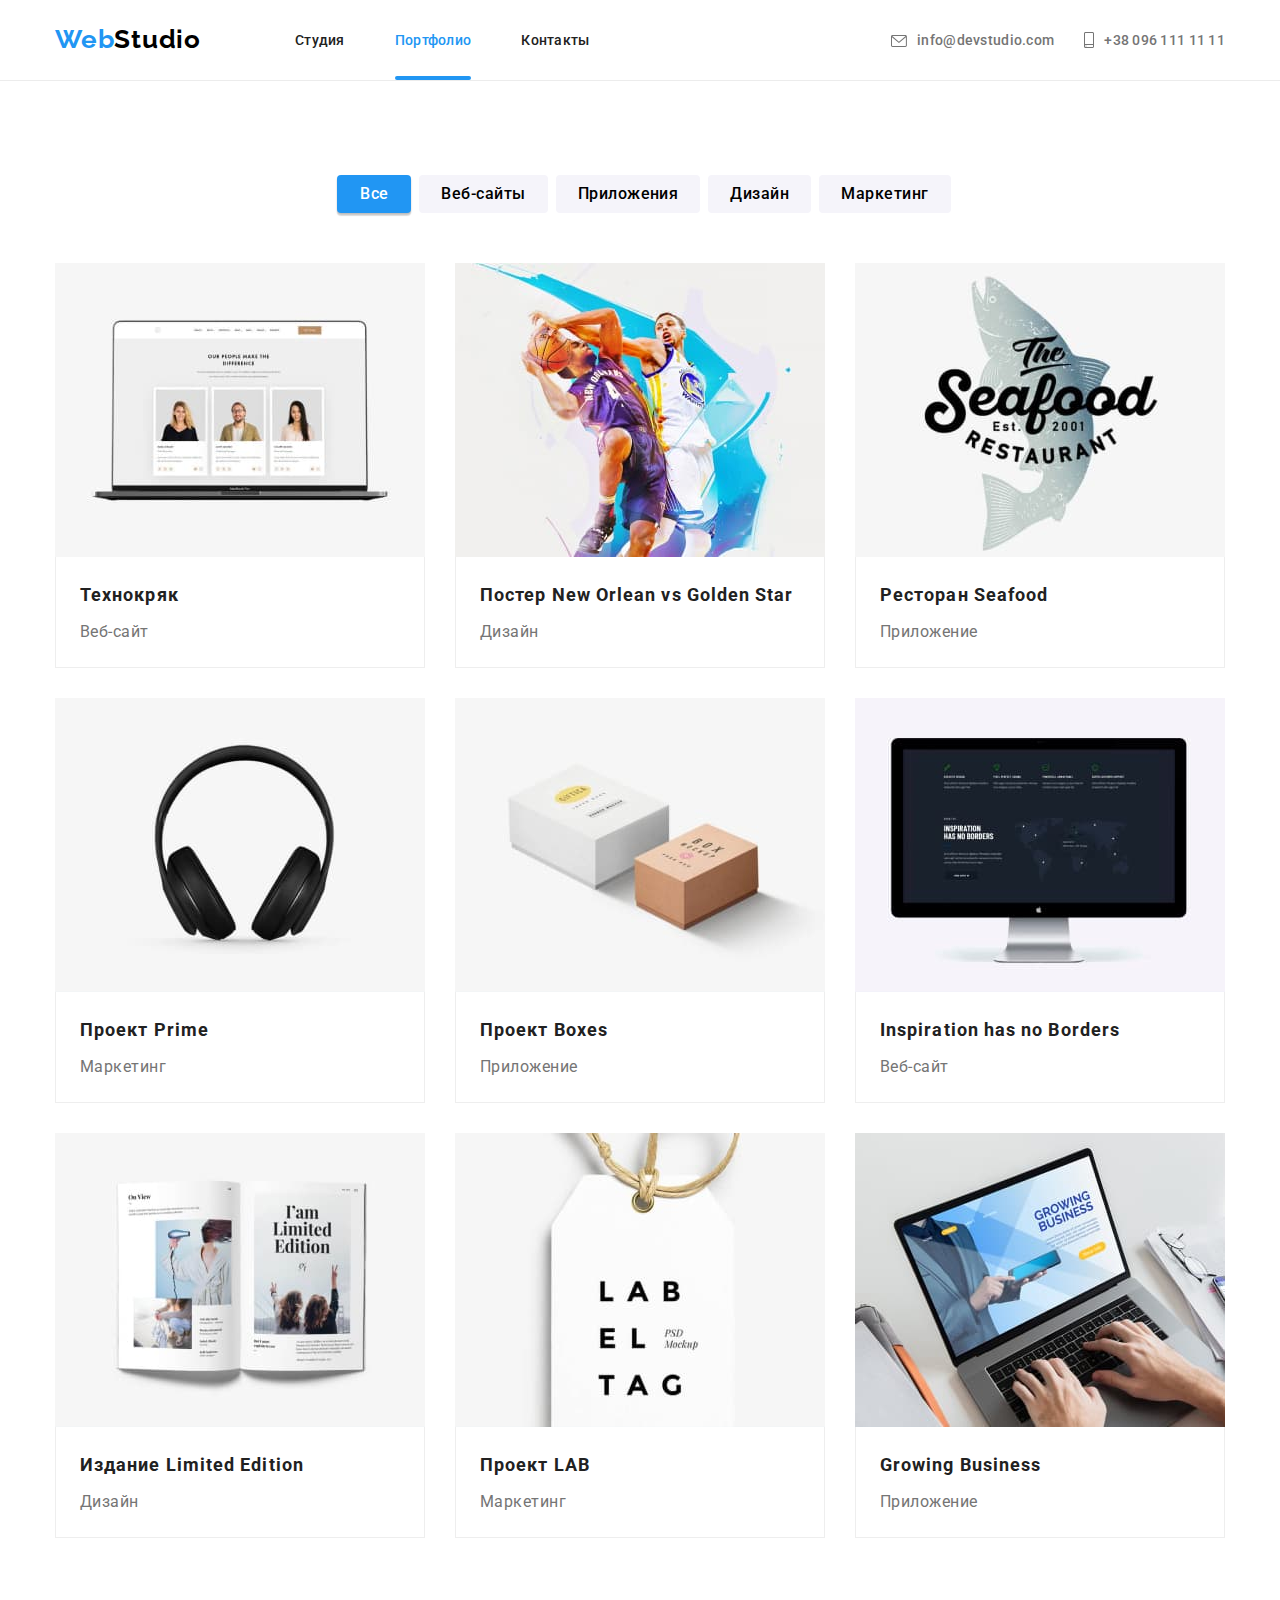
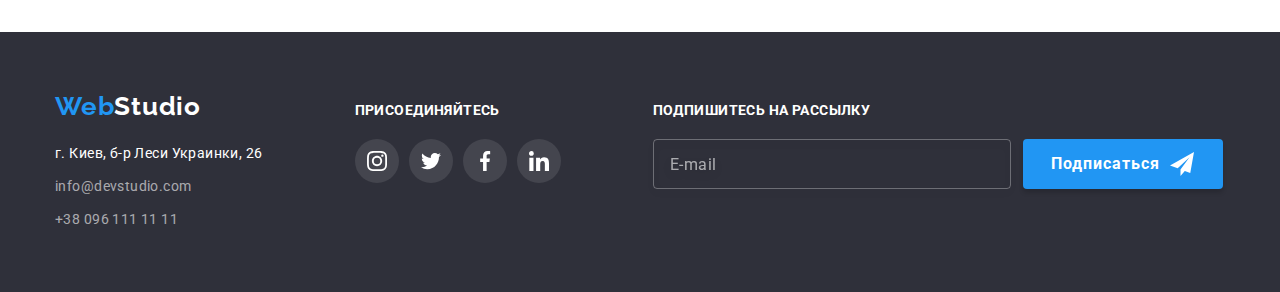
==== commit 2449cacc: "added all media queries for header" ====
--- a/portfolio.html
+++ b/portfolio.html
@@ -45,7 +45,7 @@
 				<ul class="menu-contact list">
 					<li class="menu-contact__item">
 						<a class="menu-contact__link link" href="mailto:info@devstudio.com">
-							<svg class="menu-contact__icon" width="16" height="12">
+							<svg class="menu-contact__icon menu-contact__icon-envelope" width="14" height="10">
 								<use href="./images/sprite.svg#envelope"></use>
 							</svg>
 							info@devstudio.com
@@ -54,7 +54,7 @@
 
 					<li class="menu-contact__item">
 						<a class="menu-contact__link link" href="tel:+380961111111">
-							<svg class="menu-contact__icon" width="10" height="16">
+							<svg class="menu-contact__icon menu-contact__icon-phone" width="10" height="14">
 								<use href="./images/sprite.svg#phone"></use>
 							</svg>
 							+38 096 111 11 11
--- a/css/portfolio.min.css
+++ b/css/portfolio.min.css
@@ -1 +1 @@
-:root{--primary-font-family: "Roboto", sans-serif;--main-logo-font-family: "Raleway", sans-serif;--primary-text-color: #212121;--secondary-text-color: #757575;--opacity-text-color: rgba(255, 255, 255, 0.6);--placeholder-text-color: rgba(117, 117, 117, 0.5);--accent-color: #2196F3;--btn-color-hover: #188CE8;--primary-white-color: #ffffff;--primary-bg-color: #2F303A;--secondary-bg-color: #F5F4FA;--activity-bg-color: rgba(47, 48, 58, 0.8);--fallback-bg-color: #C4C4C4;--backdrop-bg-color: rgba(0, 0, 0, 0.2);--logo-black-color: #000000;--primary-border-color: #EEEEEE;--secondary-border-color: #ECECEC;--primary-icon-color: #AFB1B8;--bg-icon-color: rgba(255, 255, 255, 0.1);--overlay-card-color: rgba(33, 150, 243, 0.9);--project-card-gap: 30px;--duration: 250ms;--timing-function: cubic-bezier(0.4, 0, 0.2, 1)}.social-list__link,.footer-list__link{display:-webkit-box;display:-ms-flexbox;display:flex;-webkit-box-pack:center;-ms-flex-pack:center;justify-content:center;-webkit-box-align:center;-ms-flex-align:center;align-items:center}/*! modern-normalize v1.1.0 | MIT License | https://github.com/sindresorhus/modern-normalize */*,::before,::after{-webkit-box-sizing:border-box;box-sizing:border-box}html{line-height:1.15;-webkit-text-size-adjust:100%;-moz-tab-size:4;-o-tab-size:4;tab-size:4}body{margin:0;font-family:system-ui,-apple-system,"Segoe UI",Roboto,Helvetica,Arial,sans-serif,"Apple Color Emoji","Segoe UI Emoji"}hr{height:0;color:inherit}abbr[title]{-webkit-text-decoration:underline dotted;text-decoration:underline dotted}b,strong{font-weight:bolder}code,kbd,samp,pre{font-family:ui-monospace,SFMono-Regular,Consolas,"Liberation Mono",Menlo,monospace;font-size:1em}small{font-size:80%}sub,sup{font-size:75%;line-height:0;position:relative;vertical-align:baseline}sub{bottom:-0.25em}sup{top:-0.5em}table{text-indent:0;border-color:inherit}button,input,optgroup,select,textarea{font-family:inherit;font-size:100%;line-height:1.15;margin:0}button,select{text-transform:none}button,[type=button],[type=reset],[type=submit]{-webkit-appearance:button}::-moz-focus-inner{border-style:none;padding:0}:-moz-focusring{outline:1px dotted ButtonText}:-moz-ui-invalid{box-shadow:none}legend{padding:0}progress{vertical-align:baseline}::-webkit-inner-spin-button,::-webkit-outer-spin-button{height:auto}[type=search]{-webkit-appearance:textfield;outline-offset:-2px}::-webkit-search-decoration{-webkit-appearance:none}::-webkit-file-upload-button{-webkit-appearance:button;font:inherit}summary{display:list-item}.visually-hidden{position:absolute;width:1px;height:1px;margin:-1px;border:0;padding:0;white-space:nowrap;-webkit-clip-path:inset(100%);clip-path:inset(100%);clip:rect(0 0 0 0);overflow:hidden}h1,h2,h3,h4,h5,h6,p{margin-top:0;margin-bottom:0}ul,ol{margin-top:0;margin-bottom:0;padding-left:0}img{display:block;max-width:100%;height:auto}.list{list-style:none}.link{text-decoration:none}.container{padding-left:15px;padding-right:15px}@media screen and (min-width: 480px){.container{width:480px;margin-left:auto;margin-right:auto}}@media screen and (min-width: 768px){.container{width:768px}}@media screen and (min-width: 1200px){.container{width:1200px}}body{font-family:var(--primary-font-family);color:var(--primary-text-color);background-color:var(--primary-white-color)}.section{padding-top:60px;padding-bottom:60px}@media screen and (min-width: 1200px){.section{padding-top:94px;padding-bottom:94px}}.header{background-color:var(--primary-white-color);border-bottom:1px solid var(--secondary-border-color)}.header__container{display:-webkit-box;display:-ms-flexbox;display:flex;-webkit-box-pack:justify;-ms-flex-pack:justify;justify-content:space-between;-webkit-box-align:center;-ms-flex-align:center;align-items:center}@media screen and (max-width: 767px){.menu-nav__list,.menu-contact{display:none}.mobile-menu{position:absolute;top:0;left:0;width:100%;height:100vh;overflow:auto;background-color:var(--primary-white-color);z-index:1;opacity:0;visibility:hidden;pointer-events:none;-webkit-transition:opacity var(--duration) var(--timing-function),visibility var(--duration) var(--timing-function);transition:opacity var(--duration) var(--timing-function),visibility var(--duration) var(--timing-function)}.mobile-menu.is-open{opacity:1;visibility:visible;pointer-events:auto}.mobile-menu__container{position:relative;display:-webkit-box;display:-ms-flexbox;display:flex;-webkit-box-orient:vertical;-webkit-box-direction:normal;-ms-flex-direction:column;flex-direction:column;-webkit-box-pack:justify;-ms-flex-pack:justify;justify-content:space-between;height:100%;padding:48px 40px}.mobile-menu-btn{background-color:rgba(0,0,0,0);border:none;padding:0;line-height:0}.mobile-menu-btn__icon:hover,.mobile-menu-btn__icon:focus{fill:var(--accent-color)}.mobile-menu-btn__close{position:absolute;top:10px;right:15px}.mobile-menu__nav-item:not(:first-child){margin-top:32px}.mobile-menu__nav-link{font-weight:500;font-size:40px;line-height:1.18;letter-spacing:.02em;color:var(--primary-text-color);-webkit-transition:color var(--duration) var(--timing-function);transition:color var(--duration) var(--timing-function)}.mobile-menu__nav-link.current,.mobile-menu__nav-link:hover,.mobile-menu__nav-link:focus{color:var(--accent-color)}.mobile-menu__contact-item:not(:first-child){margin-top:32px}.mobile-menu__contact-link{font-weight:500;font-size:24px;line-height:1.17;letter-spacing:.02em;color:var(--secondary-text-color)}.mobile-menu__contact-link--accent{font-weight:500;font-size:34px;line-height:1.18;letter-spacing:.02em;color:var(--accent-color)}.mobile-menu__social-media-list{display:-webkit-box;display:-ms-flexbox;display:flex;margin-top:64px}.mobile-menu__social-media-link{font-weight:500;font-size:18px;line-height:1.22;letter-spacing:.02em;color:var(--accent-color)}.mobile-menu__social-media-item:not(:last-child){margin-right:10px;padding-right:10px;border-right:1px solid rgba(33,33,33,.2)}}@media screen and (max-width: 440px){.mobile-menu__contact-link--accent{font-weight:500;font-size:26px;line-height:1.23;letter-spacing:.02em}.mobile-menu__social-media-list{-ms-flex-wrap:wrap;flex-wrap:wrap}.mobile-menu__social-media-item{margin-top:10px}}@media screen and (min-width: 768px){.mobile-menu-btn,.mobile-menu{display:none}.menu-nav{display:-webkit-box;display:-ms-flexbox;display:flex;-webkit-box-align:center;-ms-flex-align:center;align-items:center}.menu-nav__list{display:-webkit-box;display:-ms-flexbox;display:flex;-webkit-box-pack:justify;-ms-flex-pack:justify;justify-content:space-between}.menu-nav__item:not(:first-child){margin-left:50px}.menu-nav__link{position:relative;padding-top:32px;padding-bottom:32px;font-weight:500;font-size:14px;line-height:1.14;letter-spacing:.02em;color:var(--primary-text-color);-webkit-transition:color var(--duration) var(--timing-function);transition:color var(--duration) var(--timing-function)}.menu-nav__link.current,.menu-nav__link:hover,.menu-nav__link:focus{color:var(--accent-color)}.menu-nav__link::after{content:"";position:absolute;bottom:0;display:block;width:100%;height:4px;background-color:var(--accent-color);border-radius:2px;-webkit-transform:scaleX(0);transform:scaleX(0);-webkit-transition:-webkit-transform var(--duration) var(--timing-function);transition:-webkit-transform var(--duration) var(--timing-function);transition:transform var(--duration) var(--timing-function);transition:transform var(--duration) var(--timing-function), -webkit-transform var(--duration) var(--timing-function)}.menu-nav__link.current:after,.menu-nav__link:hover::after,.menu-nav__link:focus::after{-webkit-transform:scaleX(1);transform:scaleX(1)}.menu-contact__link{-webkit-box-align:center;-ms-flex-align:center;align-items:center;font-weight:500;font-size:12px;line-height:1.17;letter-spacing:.02em;color:var(--secondary-text-color);-webkit-transition:color var(--duration) var(--timing-function);transition:color var(--duration) var(--timing-function)}.menu-contact__link:hover,.menu-contact__link:focus{color:var(--accent-color)}.menu-contact__icon{margin-top:10px;margin-right:10px;fill:currentColor}}.project-list{display:-webkit-box;display:-ms-flexbox;display:flex;-ms-flex-wrap:wrap;flex-wrap:wrap;margin-top:calc(-1*var(--project-card-gap) + 50px);margin-left:calc(-1*var(--project-card-gap))}.project-item{-ms-flex-preferred-size:calc(33.3333333333% - var(--project-card-gap));flex-basis:calc(33.3333333333% - var(--project-card-gap));margin-top:var(--project-card-gap);margin-left:var(--project-card-gap);background-color:var(--primary-white-color)}.project-item__link{display:block;-webkit-transition:-webkit-box-shadow var(--duration) var(--timing-function);transition:-webkit-box-shadow var(--duration) var(--timing-function);transition:box-shadow var(--duration) var(--timing-function);transition:box-shadow var(--duration) var(--timing-function), -webkit-box-shadow var(--duration) var(--timing-function)}.project-item__link:hover,.project-item__link:focus{-webkit-box-shadow:0px 1px 1px rgba(0,0,0,.12),0px 4px 4px rgba(0,0,0,.06),1px 4px 6px rgba(0,0,0,.16);box-shadow:0px 1px 1px rgba(0,0,0,.12),0px 4px 4px rgba(0,0,0,.06),1px 4px 6px rgba(0,0,0,.16)}.project-item__thumb{position:relative;overflow:hidden}.project-item__thumb-overlay{position:absolute;top:0;left:0;width:100%;height:100%;background-color:var(--overlay-card-color);-webkit-transform:translateY(100%);transform:translateY(100%);-webkit-transition:-webkit-transform var(--duration) var(--timing-function);transition:-webkit-transform var(--duration) var(--timing-function);transition:transform var(--duration) var(--timing-function);transition:transform var(--duration) var(--timing-function), -webkit-transform var(--duration) var(--timing-function)}.project-item:hover .project-item__thumb-overlay,.project-item__link:focus .project-item__thumb-overlay{-webkit-transform:translateY(0);transform:translateY(0)}.project-item__thumb-overlay-text{position:absolute;top:50%;left:50%;-webkit-transform:translate(-50%, -50%);transform:translate(-50%, -50%);width:100%;padding:24px;font-weight:400;font-size:18px;line-height:1.56;letter-spacing:.03em;color:var(--primary-white-color)}.project-item__description{padding:20px 24px;background-color:var(--primary-white-color);border:1px solid var(--primary-border-color);border-top:none}.project-item__name{font-weight:700;font-size:18px;line-height:2;letter-spacing:.06em;color:var(--primary-text-color)}.project-item__category{margin-top:4px;font-weight:400;font-size:16px;line-height:1.88;letter-spacing:.03em;color:var(--secondary-text-color)}.footer{padding-top:60px;padding-bottom:60px;background-color:var(--primary-bg-color)}.footer .logo{color:var(--primary-white-color);margin-right:0;padding:0}.footer-container{display:-webkit-box;display:-ms-flexbox;display:flex;-webkit-box-align:baseline;-ms-flex-align:baseline;align-items:baseline}.footer-social-wrapper{margin-left:70px}.footer-form{margin-left:92px}.footer-form__wrapper{display:-webkit-box;display:-ms-flexbox;display:flex;margin-top:20px}.footer-form__input{width:358px;height:50px;padding:15px 16px;color:var(--primary-white-color);border:1px solid rgba(255,255,255,.3);border-radius:4px;-webkit-filter:drop-shadow(0px 4px 4px rgba(0, 0, 0, 0.15));filter:drop-shadow(0px 4px 4px rgba(0, 0, 0, 0.15));background-color:rgba(0,0,0,0)}.footer-form__input::-webkit-input-placeholder{line-height:1.25;letter-spacing:.03em;color:var(--opacity-text-color)}.footer-form__input::-moz-placeholder{line-height:1.25;letter-spacing:.03em;color:var(--opacity-text-color)}.footer-form__input:-ms-input-placeholder{line-height:1.25;letter-spacing:.03em;color:var(--opacity-text-color)}.footer-form__input::-ms-input-placeholder{line-height:1.25;letter-spacing:.03em;color:var(--opacity-text-color)}.footer-form__input::placeholder{line-height:1.25;letter-spacing:.03em;color:var(--opacity-text-color)}.footer-form__btn{min-width:200px;margin-left:12px;padding:10px 28px;font-weight:700;font-size:16px;line-height:1.88;letter-spacing:.06em;color:var(--primary-white-color);border:none;border-radius:4px;-webkit-box-shadow:0px 4px 4px rgba(0,0,0,.15);box-shadow:0px 4px 4px rgba(0,0,0,.15);background-color:var(--accent-color)}.footer-form__btn-text{display:-webkit-inline-box;display:-ms-inline-flexbox;display:inline-flex;-webkit-box-align:center;-ms-flex-align:center;align-items:center}.footer-form__btn-text::after{content:"";width:24px;height:24px;margin-left:10px;background-image:url(../images/icons/mailing-icon.svg)}.footer-call{font-weight:700;font-size:14px;line-height:1.14;letter-spacing:.03em;text-transform:uppercase;color:var(--primary-white-color)}.footer-list{display:-webkit-box;display:-ms-flexbox;display:flex}.footer-list__item{width:44px;height:44px;margin-top:20px}.footer-list__item:not(:first-child){margin-left:10px}.footer-list__link{width:100%;height:100%;fill:var(--primary-white-color);background-color:var(--bg-icon-color);border-radius:50%;-webkit-transition:background-color var(--duration) var(--timing-function);transition:background-color var(--duration) var(--timing-function)}.footer-list__link:hover,.footer-list__link:focus{background-color:var(--accent-color)}.logo{display:inline-block;padding-top:16px;padding-bottom:16px;font-family:var(--main-logo-font-family);font-weight:700;font-size:.1px;line-height:1;letter-spacing:0;color:var(--logo-black-color)}.logo__font-size{font-weight:inherit;font-size:26px;line-height:1.15;letter-spacing:.03em}.logo__accent-color{color:var(--accent-color)}@media screen and (min-width: 768px){.logo{padding-top:26px;padding-bottom:26px;margin-right:88px}}@media screen and (min-width: 1200px){.logo{padding-top:34px;padding-bottom:34px;margin-right:94px}}.section-title{font-weight:700;font-size:36px;line-height:1.17;letter-spacing:.03em;text-align:center}.social-list{display:-webkit-box;display:-ms-flexbox;display:flex;-webkit-box-pack:center;-ms-flex-pack:center;justify-content:center;margin-top:16px;margin-bottom:30px}.social-list__item{width:44px;height:44px}.social-list__item:not(:first-child){margin-left:10px}.social-list__link{width:100%;height:100%;fill:var(--primary-icon-color);background-color:var(--primary-white-color);border-radius:50%;-webkit-transition:background-color var(--duration) var(--timing-function);transition:background-color var(--duration) var(--timing-function)}.social-list__link:hover,.social-list__link:focus{background-color:var(--accent-color)}.social-list__icon{-webkit-transition:fill var(--duration) var(--timing-function);transition:fill var(--duration) var(--timing-function)}.social-list__link:hover .social-list__icon,.social-list__link:focus .social-list__icon{fill:var(--primary-white-color)}.contact-list{margin-top:20px;padding-right:22px}.contact-list__item:not(:first-child){margin-top:9px}.contact-list__link{font-weight:400;font-size:14px;line-height:1.71;letter-spacing:.03em;font-style:normal;color:var(--opacity-text-color);-webkit-transition:color var(--duration) var(--timing-function);transition:color var(--duration) var(--timing-function)}.contact-list__link:hover,.contact-list__link:focus{color:var(--accent-color)}.contact-list__link-opacity{color:var(--primary-white-color)}.filter-list{display:-webkit-box;display:-ms-flexbox;display:flex;-webkit-box-pack:center;-ms-flex-pack:center;justify-content:center}.filter-list__item:not(first-child){margin-left:8px}.filter-list__btn{min-width:74px;padding:6px 22px;font-weight:500;font-size:16px;line-height:1.63;letter-spacing:.03em;background-color:var(--secondary-bg-color);border:none;border-radius:4px;-webkit-transition:background-color var(--duration) var(--timing-function),color var(--duration) var(--timing-function),-webkit-box-shadow var(--duration) var(--timing-function);transition:background-color var(--duration) var(--timing-function),color var(--duration) var(--timing-function),-webkit-box-shadow var(--duration) var(--timing-function);transition:background-color var(--duration) var(--timing-function),box-shadow var(--duration) var(--timing-function),color var(--duration) var(--timing-function);transition:background-color var(--duration) var(--timing-function),box-shadow var(--duration) var(--timing-function),color var(--duration) var(--timing-function),-webkit-box-shadow var(--duration) var(--timing-function)}.filter-list__btn--current,.filter-list__btn:hover,.filter-list__btn:focus{color:var(--primary-white-color);background-color:var(--accent-color);-webkit-box-shadow:0px 3px 1px rgba(0,0,0,.1),0px 1px 2px rgba(0,0,0,.08),0px 2px 2px rgba(0,0,0,.12);box-shadow:0px 3px 1px rgba(0,0,0,.1),0px 1px 2px rgba(0,0,0,.08),0px 2px 2px rgba(0,0,0,.12)}/*# sourceMappingURL=portfolio.min.css.map */+:root{--primary-font-family: "Roboto", sans-serif;--main-logo-font-family: "Raleway", sans-serif;--primary-text-color: #212121;--secondary-text-color: #757575;--opacity-text-color: rgba(255, 255, 255, 0.6);--placeholder-text-color: rgba(117, 117, 117, 0.5);--accent-color: #2196F3;--btn-color-hover: #188CE8;--primary-white-color: #ffffff;--primary-bg-color: #2F303A;--secondary-bg-color: #F5F4FA;--activity-bg-color: rgba(47, 48, 58, 0.8);--fallback-bg-color: #C4C4C4;--backdrop-bg-color: rgba(0, 0, 0, 0.2);--logo-black-color: #000000;--primary-border-color: #EEEEEE;--secondary-border-color: #ECECEC;--primary-icon-color: #AFB1B8;--bg-icon-color: rgba(255, 255, 255, 0.1);--overlay-card-color: rgba(33, 150, 243, 0.9);--project-card-gap: 30px;--duration: 250ms;--timing-function: cubic-bezier(0.4, 0, 0.2, 1)}.social-list__link,.footer-list__link{display:-webkit-box;display:-ms-flexbox;display:flex;-webkit-box-pack:center;-ms-flex-pack:center;justify-content:center;-webkit-box-align:center;-ms-flex-align:center;align-items:center}/*! modern-normalize v1.1.0 | MIT License | https://github.com/sindresorhus/modern-normalize */*,::before,::after{-webkit-box-sizing:border-box;box-sizing:border-box}html{line-height:1.15;-webkit-text-size-adjust:100%;-moz-tab-size:4;-o-tab-size:4;tab-size:4}body{margin:0;font-family:system-ui,-apple-system,"Segoe UI",Roboto,Helvetica,Arial,sans-serif,"Apple Color Emoji","Segoe UI Emoji"}hr{height:0;color:inherit}abbr[title]{-webkit-text-decoration:underline dotted;text-decoration:underline dotted}b,strong{font-weight:bolder}code,kbd,samp,pre{font-family:ui-monospace,SFMono-Regular,Consolas,"Liberation Mono",Menlo,monospace;font-size:1em}small{font-size:80%}sub,sup{font-size:75%;line-height:0;position:relative;vertical-align:baseline}sub{bottom:-0.25em}sup{top:-0.5em}table{text-indent:0;border-color:inherit}button,input,optgroup,select,textarea{font-family:inherit;font-size:100%;line-height:1.15;margin:0}button,select{text-transform:none}button,[type=button],[type=reset],[type=submit]{-webkit-appearance:button}::-moz-focus-inner{border-style:none;padding:0}:-moz-focusring{outline:1px dotted ButtonText}:-moz-ui-invalid{box-shadow:none}legend{padding:0}progress{vertical-align:baseline}::-webkit-inner-spin-button,::-webkit-outer-spin-button{height:auto}[type=search]{-webkit-appearance:textfield;outline-offset:-2px}::-webkit-search-decoration{-webkit-appearance:none}::-webkit-file-upload-button{-webkit-appearance:button;font:inherit}summary{display:list-item}.visually-hidden{position:absolute;width:1px;height:1px;margin:-1px;border:0;padding:0;white-space:nowrap;-webkit-clip-path:inset(100%);clip-path:inset(100%);clip:rect(0 0 0 0);overflow:hidden}h1,h2,h3,h4,h5,h6,p{margin-top:0;margin-bottom:0}ul,ol{margin-top:0;margin-bottom:0;padding-left:0}img{display:block;max-width:100%;height:auto}.list{list-style:none}.link{text-decoration:none}.container{padding-left:15px;padding-right:15px}@media screen and (min-width: 480px){.container{width:480px;margin-left:auto;margin-right:auto}}@media screen and (min-width: 768px){.container{width:768px}}@media screen and (min-width: 1200px){.container{width:1200px}}body{font-family:var(--primary-font-family);color:var(--primary-text-color);background-color:var(--primary-white-color)}.section{padding-top:60px;padding-bottom:60px}@media screen and (min-width: 1200px){.section{padding-top:94px;padding-bottom:94px}}.header{background-color:var(--primary-white-color);border-bottom:1px solid var(--secondary-border-color)}.header__container{display:-webkit-box;display:-ms-flexbox;display:flex;-webkit-box-pack:justify;-ms-flex-pack:justify;justify-content:space-between;-webkit-box-align:center;-ms-flex-align:center;align-items:center}@media screen and (max-width: 767px){.menu-nav__list,.menu-contact{display:none}.mobile-menu{position:absolute;top:0;left:0;width:100%;height:100vh;overflow:auto;background-color:var(--primary-white-color);z-index:1;opacity:0;visibility:hidden;pointer-events:none;-webkit-transition:opacity var(--duration) var(--timing-function),visibility var(--duration) var(--timing-function);transition:opacity var(--duration) var(--timing-function),visibility var(--duration) var(--timing-function)}.mobile-menu.is-open{opacity:1;visibility:visible;pointer-events:auto}.mobile-menu__container{position:relative;display:-webkit-box;display:-ms-flexbox;display:flex;-webkit-box-orient:vertical;-webkit-box-direction:normal;-ms-flex-direction:column;flex-direction:column;-webkit-box-pack:justify;-ms-flex-pack:justify;justify-content:space-between;height:100%;padding:48px 40px}.mobile-menu-btn{background-color:rgba(0,0,0,0);border:none;padding:0;line-height:0}.mobile-menu-btn__icon:hover,.mobile-menu-btn__icon:focus{fill:var(--accent-color)}.mobile-menu-btn__close{position:absolute;top:10px;right:15px}.mobile-menu__nav-item:not(:first-child){margin-top:32px}.mobile-menu__nav-link{font-weight:500;font-size:40px;line-height:1.18;letter-spacing:.02em;color:var(--primary-text-color);-webkit-transition:color var(--duration) var(--timing-function);transition:color var(--duration) var(--timing-function)}.mobile-menu__nav-link.current,.mobile-menu__nav-link:hover,.mobile-menu__nav-link:focus{color:var(--accent-color)}.mobile-menu__contact-item:not(:first-child){margin-top:32px}.mobile-menu__contact-link{font-weight:500;font-size:24px;line-height:1.17;letter-spacing:.02em;color:var(--secondary-text-color)}.mobile-menu__contact-link--accent{font-weight:500;font-size:34px;line-height:1.18;letter-spacing:.02em;color:var(--accent-color)}.mobile-menu__social-media-list{display:-webkit-box;display:-ms-flexbox;display:flex;margin-top:64px}.mobile-menu__social-media-link{font-weight:500;font-size:18px;line-height:1.22;letter-spacing:.02em;color:var(--accent-color)}.mobile-menu__social-media-item:not(:last-child){margin-right:10px;padding-right:10px;border-right:1px solid rgba(33,33,33,.2)}}@media screen and (max-width: 440px){.mobile-menu__contact-link--accent{font-weight:500;font-size:26px;line-height:1.23;letter-spacing:.02em}.mobile-menu__social-media-list{-ms-flex-wrap:wrap;flex-wrap:wrap}.mobile-menu__social-media-item{margin-top:10px}}@media screen and (min-width: 768px){.mobile-menu-btn,.mobile-menu{display:none}.menu-nav{display:-webkit-box;display:-ms-flexbox;display:flex;-webkit-box-align:center;-ms-flex-align:center;align-items:center}.menu-nav__list{display:-webkit-box;display:-ms-flexbox;display:flex;-webkit-box-pack:justify;-ms-flex-pack:justify;justify-content:space-between}.menu-nav__item:not(:first-child){margin-left:50px}.menu-nav__link{position:relative;padding-top:32px;padding-bottom:32px;font-weight:500;font-size:14px;line-height:1.14;letter-spacing:.02em;color:var(--primary-text-color);-webkit-transition:color var(--duration) var(--timing-function);transition:color var(--duration) var(--timing-function)}.menu-nav__link.current,.menu-nav__link:hover,.menu-nav__link:focus{color:var(--accent-color)}.menu-nav__link::after{content:"";position:absolute;bottom:0;display:block;width:100%;height:4px;background-color:var(--accent-color);border-radius:2px;-webkit-transform:scaleX(0);transform:scaleX(0);-webkit-transition:-webkit-transform var(--duration) var(--timing-function);transition:-webkit-transform var(--duration) var(--timing-function);transition:transform var(--duration) var(--timing-function);transition:transform var(--duration) var(--timing-function), -webkit-transform var(--duration) var(--timing-function)}.menu-nav__link.current:after,.menu-nav__link:hover::after,.menu-nav__link:focus::after{-webkit-transform:scaleX(1);transform:scaleX(1)}.menu-contact__item:not(:first-child){margin-top:10px}.menu-contact__link{position:relative;-webkit-box-align:center;-ms-flex-align:center;align-items:center;font-weight:500;font-size:12px;line-height:1.17;letter-spacing:.02em;color:var(--secondary-text-color);-webkit-transition:color var(--duration) var(--timing-function);transition:color var(--duration) var(--timing-function)}.menu-contact__link:hover,.menu-contact__link:focus{color:var(--accent-color)}.menu-contact__icon{fill:currentColor;position:absolute}.menu-contact__icon-envelope{top:3px;left:-22px}.menu-contact__icon-phone{top:-1px;left:-22px}}@media screen and (min-width: 1200px){.menu-contact{display:-webkit-box;display:-ms-flexbox;display:flex}.menu-contact__item:not(:first-child){margin-top:0;margin-left:50px}.menu-contact__link{font-weight:500;font-size:14px;line-height:1.14;letter-spacing:.02em}.menu-contact__icon-envelope{left:-26px;width:16px;height:12px}.menu-contact__icon-phone{top:0;left:-20px;width:10px;height:16px}}.project-list{display:-webkit-box;display:-ms-flexbox;display:flex;-ms-flex-wrap:wrap;flex-wrap:wrap;margin-top:calc(-1*var(--project-card-gap) + 50px);margin-left:calc(-1*var(--project-card-gap))}.project-item{-ms-flex-preferred-size:calc(33.3333333333% - var(--project-card-gap));flex-basis:calc(33.3333333333% - var(--project-card-gap));margin-top:var(--project-card-gap);margin-left:var(--project-card-gap);background-color:var(--primary-white-color)}.project-item__link{display:block;-webkit-transition:-webkit-box-shadow var(--duration) var(--timing-function);transition:-webkit-box-shadow var(--duration) var(--timing-function);transition:box-shadow var(--duration) var(--timing-function);transition:box-shadow var(--duration) var(--timing-function), -webkit-box-shadow var(--duration) var(--timing-function)}.project-item__link:hover,.project-item__link:focus{-webkit-box-shadow:0px 1px 1px rgba(0,0,0,.12),0px 4px 4px rgba(0,0,0,.06),1px 4px 6px rgba(0,0,0,.16);box-shadow:0px 1px 1px rgba(0,0,0,.12),0px 4px 4px rgba(0,0,0,.06),1px 4px 6px rgba(0,0,0,.16)}.project-item__thumb{position:relative;overflow:hidden}.project-item__thumb-overlay{position:absolute;top:0;left:0;width:100%;height:100%;background-color:var(--overlay-card-color);-webkit-transform:translateY(100%);transform:translateY(100%);-webkit-transition:-webkit-transform var(--duration) var(--timing-function);transition:-webkit-transform var(--duration) var(--timing-function);transition:transform var(--duration) var(--timing-function);transition:transform var(--duration) var(--timing-function), -webkit-transform var(--duration) var(--timing-function)}.project-item:hover .project-item__thumb-overlay,.project-item__link:focus .project-item__thumb-overlay{-webkit-transform:translateY(0);transform:translateY(0)}.project-item__thumb-overlay-text{position:absolute;top:50%;left:50%;-webkit-transform:translate(-50%, -50%);transform:translate(-50%, -50%);width:100%;padding:24px;font-weight:400;font-size:18px;line-height:1.56;letter-spacing:.03em;color:var(--primary-white-color)}.project-item__description{padding:20px 24px;background-color:var(--primary-white-color);border:1px solid var(--primary-border-color);border-top:none}.project-item__name{font-weight:700;font-size:18px;line-height:2;letter-spacing:.06em;color:var(--primary-text-color)}.project-item__category{margin-top:4px;font-weight:400;font-size:16px;line-height:1.88;letter-spacing:.03em;color:var(--secondary-text-color)}.footer{padding-top:60px;padding-bottom:60px;background-color:var(--primary-bg-color)}.footer .logo{color:var(--primary-white-color);margin-right:0;padding:0}.footer-container{display:-webkit-box;display:-ms-flexbox;display:flex;-webkit-box-align:baseline;-ms-flex-align:baseline;align-items:baseline}.footer-social-wrapper{margin-left:70px}.footer-form{margin-left:92px}.footer-form__wrapper{display:-webkit-box;display:-ms-flexbox;display:flex;margin-top:20px}.footer-form__input{width:358px;height:50px;padding:15px 16px;color:var(--primary-white-color);border:1px solid rgba(255,255,255,.3);border-radius:4px;-webkit-filter:drop-shadow(0px 4px 4px rgba(0, 0, 0, 0.15));filter:drop-shadow(0px 4px 4px rgba(0, 0, 0, 0.15));background-color:rgba(0,0,0,0)}.footer-form__input::-webkit-input-placeholder{line-height:1.25;letter-spacing:.03em;color:var(--opacity-text-color)}.footer-form__input::-moz-placeholder{line-height:1.25;letter-spacing:.03em;color:var(--opacity-text-color)}.footer-form__input:-ms-input-placeholder{line-height:1.25;letter-spacing:.03em;color:var(--opacity-text-color)}.footer-form__input::-ms-input-placeholder{line-height:1.25;letter-spacing:.03em;color:var(--opacity-text-color)}.footer-form__input::placeholder{line-height:1.25;letter-spacing:.03em;color:var(--opacity-text-color)}.footer-form__btn{min-width:200px;margin-left:12px;padding:10px 28px;font-weight:700;font-size:16px;line-height:1.88;letter-spacing:.06em;color:var(--primary-white-color);border:none;border-radius:4px;-webkit-box-shadow:0px 4px 4px rgba(0,0,0,.15);box-shadow:0px 4px 4px rgba(0,0,0,.15);background-color:var(--accent-color)}.footer-form__btn-text{display:-webkit-inline-box;display:-ms-inline-flexbox;display:inline-flex;-webkit-box-align:center;-ms-flex-align:center;align-items:center}.footer-form__btn-text::after{content:"";width:24px;height:24px;margin-left:10px;background-image:url(../images/icons/mailing-icon.svg)}.footer-call{font-weight:700;font-size:14px;line-height:1.14;letter-spacing:.03em;text-transform:uppercase;color:var(--primary-white-color)}.footer-list{display:-webkit-box;display:-ms-flexbox;display:flex}.footer-list__item{width:44px;height:44px;margin-top:20px}.footer-list__item:not(:first-child){margin-left:10px}.footer-list__link{width:100%;height:100%;fill:var(--primary-white-color);background-color:var(--bg-icon-color);border-radius:50%;-webkit-transition:background-color var(--duration) var(--timing-function);transition:background-color var(--duration) var(--timing-function)}.footer-list__link:hover,.footer-list__link:focus{background-color:var(--accent-color)}.logo{display:inline-block;padding-top:16px;padding-bottom:16px;font-family:var(--main-logo-font-family);font-weight:700;font-size:.1px;line-height:1;letter-spacing:0;color:var(--logo-black-color)}.logo__font-size{font-weight:inherit;font-size:26px;line-height:1.15;letter-spacing:.03em}.logo__accent-color{color:var(--accent-color)}@media screen and (min-width: 768px){.logo{padding-top:26px;padding-bottom:26px;margin-right:88px}}@media screen and (min-width: 1200px){.logo{padding-top:25px;padding-bottom:25px;margin-right:94px}}.section-title{font-weight:700;font-size:36px;line-height:1.17;letter-spacing:.03em;text-align:center}.social-list{display:-webkit-box;display:-ms-flexbox;display:flex;-webkit-box-pack:center;-ms-flex-pack:center;justify-content:center;margin-top:16px;margin-bottom:30px}.social-list__item{width:44px;height:44px}.social-list__item:not(:first-child){margin-left:10px}.social-list__link{width:100%;height:100%;fill:var(--primary-icon-color);background-color:var(--primary-white-color);border-radius:50%;-webkit-transition:background-color var(--duration) var(--timing-function);transition:background-color var(--duration) var(--timing-function)}.social-list__link:hover,.social-list__link:focus{background-color:var(--accent-color)}.social-list__icon{-webkit-transition:fill var(--duration) var(--timing-function);transition:fill var(--duration) var(--timing-function)}.social-list__link:hover .social-list__icon,.social-list__link:focus .social-list__icon{fill:var(--primary-white-color)}.contact-list{margin-top:20px;padding-right:22px}.contact-list__item:not(:first-child){margin-top:9px}.contact-list__link{font-weight:400;font-size:14px;line-height:1.71;letter-spacing:.03em;font-style:normal;color:var(--opacity-text-color);-webkit-transition:color var(--duration) var(--timing-function);transition:color var(--duration) var(--timing-function)}.contact-list__link:hover,.contact-list__link:focus{color:var(--accent-color)}.contact-list__link-opacity{color:var(--primary-white-color)}.filter-list{display:-webkit-box;display:-ms-flexbox;display:flex;-webkit-box-pack:center;-ms-flex-pack:center;justify-content:center}.filter-list__item:not(first-child){margin-left:8px}.filter-list__btn{min-width:74px;padding:6px 22px;font-weight:500;font-size:16px;line-height:1.63;letter-spacing:.03em;background-color:var(--secondary-bg-color);border:none;border-radius:4px;-webkit-transition:background-color var(--duration) var(--timing-function),color var(--duration) var(--timing-function),-webkit-box-shadow var(--duration) var(--timing-function);transition:background-color var(--duration) var(--timing-function),color var(--duration) var(--timing-function),-webkit-box-shadow var(--duration) var(--timing-function);transition:background-color var(--duration) var(--timing-function),box-shadow var(--duration) var(--timing-function),color var(--duration) var(--timing-function);transition:background-color var(--duration) var(--timing-function),box-shadow var(--duration) var(--timing-function),color var(--duration) var(--timing-function),-webkit-box-shadow var(--duration) var(--timing-function)}.filter-list__btn--current,.filter-list__btn:hover,.filter-list__btn:focus{color:var(--primary-white-color);background-color:var(--accent-color);-webkit-box-shadow:0px 3px 1px rgba(0,0,0,.1),0px 1px 2px rgba(0,0,0,.08),0px 2px 2px rgba(0,0,0,.12);box-shadow:0px 3px 1px rgba(0,0,0,.1),0px 1px 2px rgba(0,0,0,.08),0px 2px 2px rgba(0,0,0,.12)}/*# sourceMappingURL=portfolio.min.css.map */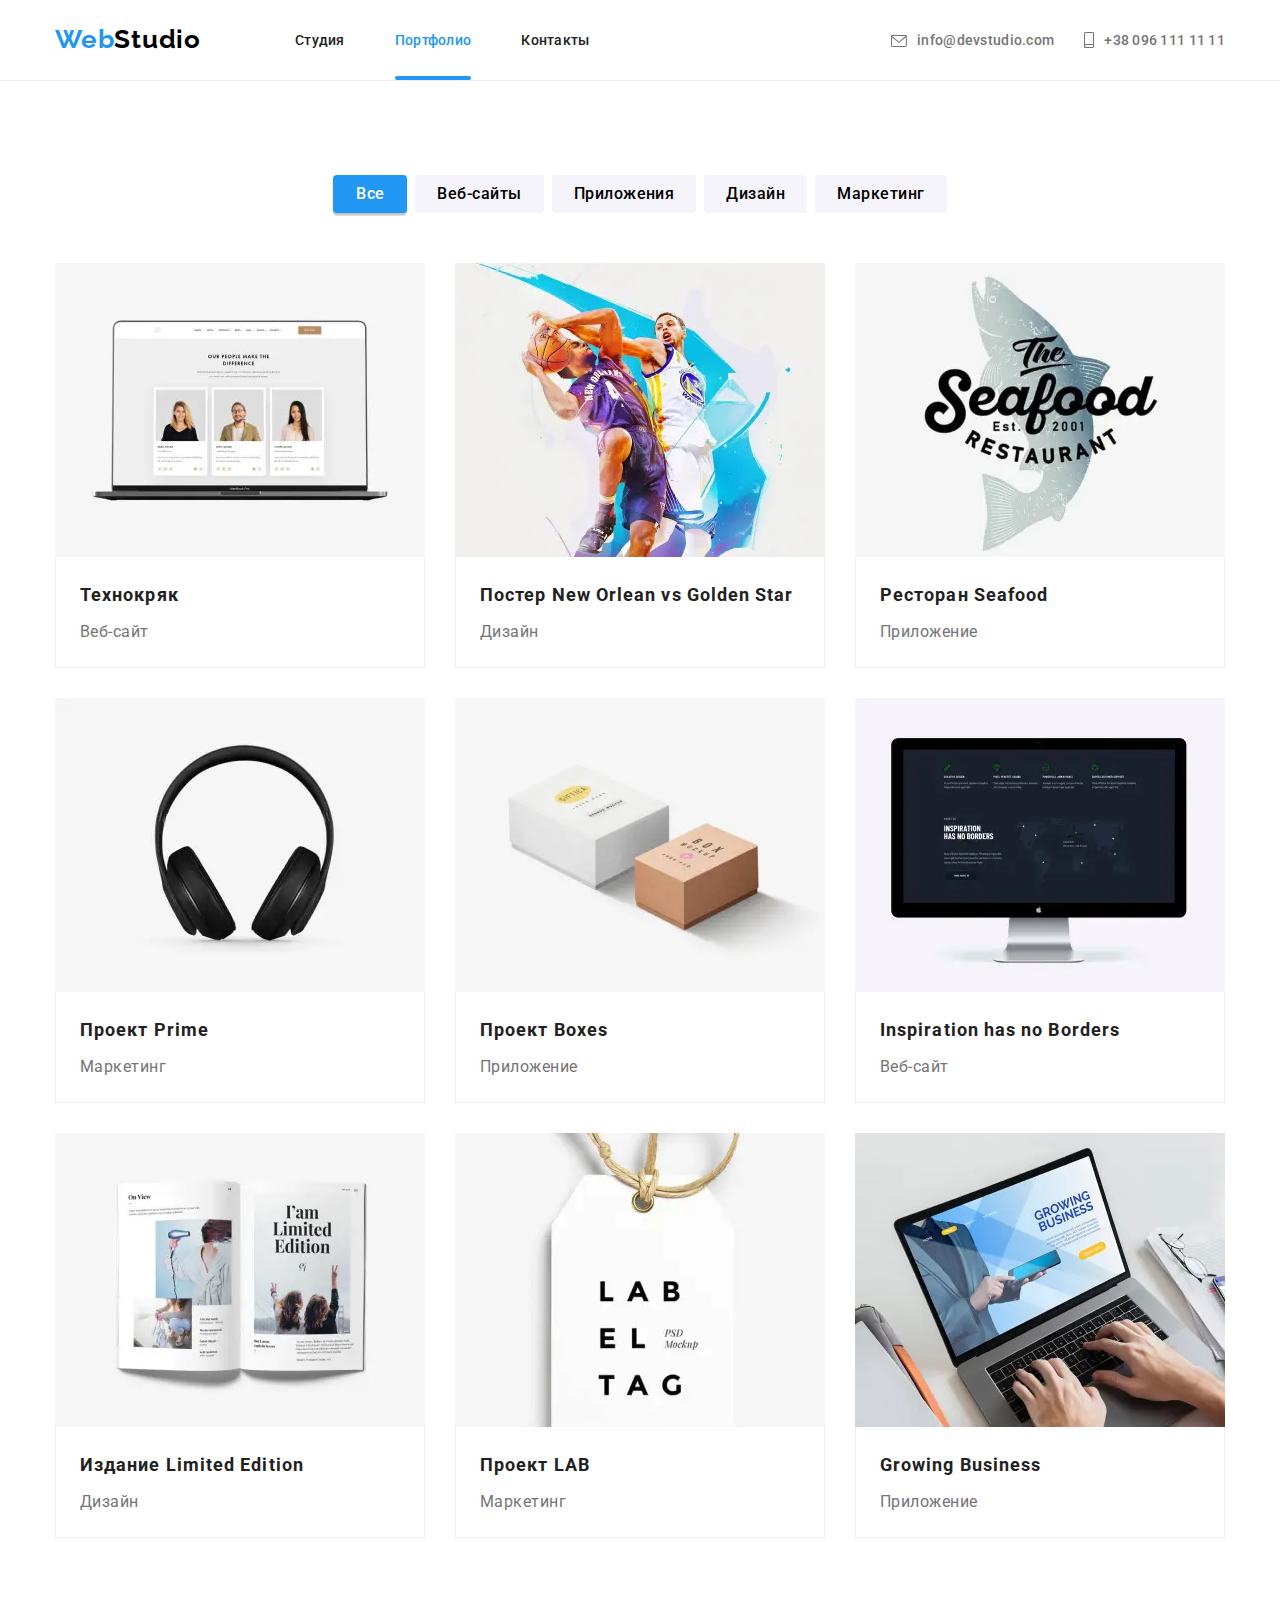
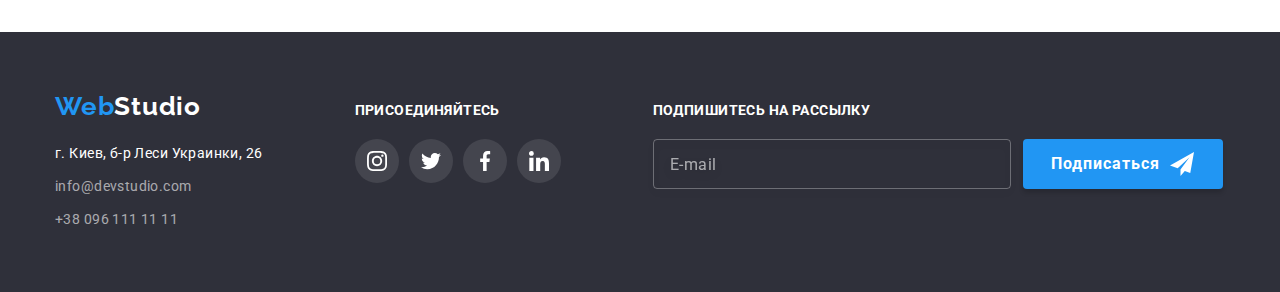
==== commit eea6fd3c: "added some media queries for portfolio" ====
--- a/portfolio.html
+++ b/portfolio.html
@@ -185,12 +185,63 @@
 						<li class="project-item">
 							<a class="project-item__link link" href="">
 								<div class="project-item__thumb">
-									<img
-										src="./images/portfolio/portfolio-img-1.jpg"
-										alt="Фрагмент страницы веб-сайта"
-										width="370"
-										height="294"
-									/>
+									<picture>
+										<source
+											srcset="
+												./images/portfolio/desktop/portfolio-img-370-1.webp    1x,
+												./images/portfolio/desktop/portfolio-img-370-1@2x.webp 2x,
+												./images/portfolio/desktop/portfolio-img-370-1@3x.webp 3x
+											"
+											media="(min-width: 1200px)"
+											type="image/webp"
+										/>
+										<source
+											srcset="
+												./images/portfolio/desktop/portfolio-img-370-1.jpg    1x,
+												./images/portfolio/desktop/portfolio-img-370-1@2x.jpg 2x,
+												./images/portfolio/desktop/portfolio-img-370-1@3x.jpg 3x
+											"
+											media="(min-width: 1200px)"
+											type="image/jpeg"
+										/>
+										<source
+											srcset="
+												./images/portfolio/tablet/portfolio-img-354-1.webp    1x,
+												./images/portfolio/tablet/portfolio-img-354-1@2x.webp 2x,
+												./images/portfolio/tablet/portfolio-img-354-1@3x.webp 3x
+											"
+											media="(min-width: 768px)"
+											type="image/webp"
+										/>
+										<source
+											srcset="
+												./images/portfolio/tablet/portfolio-img-354-1.jpg    1x,
+												./images/portfolio/tablet/portfolio-img-354-1@2x.jpg 2x,
+												./images/portfolio/tablet/portfolio-img-354-1@3x.jpg 3x
+											"
+											media="(min-width: 768px)"
+											type="image/jpeg"
+										/>
+										<source
+											srcset="
+												./images/portfolio/mobile/portfolio-img-450-1.webp    1x,
+												./images/portfolio/mobile/portfolio-img-450-1@2x.webp 2x,
+												./images/portfolio/mobile/portfolio-img-450-1@3x.webp 3x
+											"
+											media="(max-width: 767px)"
+											type="image/webp"
+										/>
+										<source
+											srcset="
+												./images/portfolio/mobile/portfolio-img-450-1.jpg    1x,
+												./images/portfolio/mobile/portfolio-img-450-1@2x.jpg 2x,
+												./images/portfolio/mobile/portfolio-img-450-1@3x.jpg 3x
+											"
+											media="(max-width: 767px)"
+											type="image/jpeg"
+										/>
+										<img src="./images/portfolio/mobile/portfolio-img-450-1.jpg" alt="Фрагмент страницы веб-сайта" />
+									</picture>
 									<div class="project-item__thumb-overlay">
 										<p class="project-item__thumb-overlay-text">
 											Ресурс предлагает комплексные предложения с разным уровнем функционала и сервисов. Все это
@@ -210,12 +261,63 @@
 						<li class="project-item">
 							<a class="project-item__link link" href="">
 								<div class="project-item__thumb">
-									<img
-										src="./images/portfolio/portfolio-img-2.jpg"
-										alt="Фрагмент дизайна постера"
-										width="370"
-										height="294"
-									/>
+									<picture>
+										<source
+											srcset="
+												./images/portfolio/desktop/portfolio-img-370-2.webp    1x,
+												./images/portfolio/desktop/portfolio-img-370-2@2x.webp 2x,
+												./images/portfolio/desktop/portfolio-img-370-2@3x.webp 3x
+											"
+											media="(min-width: 1200px)"
+											type="image/webp"
+										/>
+										<source
+											srcset="
+												./images/portfolio/desktop/portfolio-img-370-2.jpg    1x,
+												./images/portfolio/desktop/portfolio-img-370-2@2x.jpg 2x,
+												./images/portfolio/desktop/portfolio-img-370-2@3x.jpg 3x
+											"
+											media="(min-width: 1200px)"
+											type="image/jpeg"
+										/>
+										<source
+											srcset="
+												./images/portfolio/tablet/portfolio-img-354-2.webp    1x,
+												./images/portfolio/tablet/portfolio-img-354-2@2x.webp 2x,
+												./images/portfolio/tablet/portfolio-img-354-2@3x.webp 3x
+											"
+											media="(min-width: 768px)"
+											type="image/webp"
+										/>
+										<source
+											srcset="
+												./images/portfolio/tablet/portfolio-img-354-2.jpg    1x,
+												./images/portfolio/tablet/portfolio-img-354-2@2x.jpg 2x,
+												./images/portfolio/tablet/portfolio-img-354-2@3x.jpg 3x
+											"
+											media="(min-width: 768px)"
+											type="image/jpeg"
+										/>
+										<source
+											srcset="
+												./images/portfolio/mobile/portfolio-img-450-2.webp    1x,
+												./images/portfolio/mobile/portfolio-img-450-2@2x.webp 2x,
+												./images/portfolio/mobile/portfolio-img-450-2@3x.webp 3x
+											"
+											media="(max-width: 767px)"
+											type="image/webp"
+										/>
+										<source
+											srcset="
+												./images/portfolio/mobile/portfolio-img-450-2.jpg    1x,
+												./images/portfolio/mobile/portfolio-img-450-2@2x.jpg 2x,
+												./images/portfolio/mobile/portfolio-img-450-2@3x.jpg 3x
+											"
+											media="(max-width: 767px)"
+											type="image/jpeg"
+										/>
+										<img src="./images/portfolio/mobile/portfolio-img-450-2.jpg" alt="Фрагмент дизайна постера" />
+									</picture>
 									<div class="project-item__thumb-overlay">
 										<p class="project-item__thumb-overlay-text">
 											Ресурс предлагает комплексные предложения с разным уровнем функционала и сервисов. Все это
@@ -235,12 +337,66 @@
 						<li class="project-item">
 							<a class="project-item__link link" href="">
 								<div class="project-item__thumb">
-									<img
-										src="./images/portfolio/portfolio-img-3.jpg"
-										alt="Фрагмент главной страницы приложения"
-										width="370"
-										height="294"
-									/>
+									<picture>
+										<source
+											srcset="
+												./images/portfolio/desktop/portfolio-img-370-3.webp    1x,
+												./images/portfolio/desktop/portfolio-img-370-3@2x.webp 2x,
+												./images/portfolio/desktop/portfolio-img-370-3@3x.webp 3x
+											"
+											media="(min-width: 1200px)"
+											type="image/webp"
+										/>
+										<source
+											srcset="
+												./images/portfolio/desktop/portfolio-img-370-3.jpg    1x,
+												./images/portfolio/desktop/portfolio-img-370-3@2x.jpg 2x,
+												./images/portfolio/desktop/portfolio-img-370-3@3x.jpg 3x
+											"
+											media="(min-width: 1200px)"
+											type="image/jpeg"
+										/>
+										<source
+											srcset="
+												./images/portfolio/tablet/portfolio-img-354-3.webp    1x,
+												./images/portfolio/tablet/portfolio-img-354-3@2x.webp 2x,
+												./images/portfolio/tablet/portfolio-img-354-3@3x.webp 3x
+											"
+											media="(min-width: 768px)"
+											type="image/webp"
+										/>
+										<source
+											srcset="
+												./images/portfolio/tablet/portfolio-img-354-3.jpg    1x,
+												./images/portfolio/tablet/portfolio-img-354-3@2x.jpg 2x,
+												./images/portfolio/tablet/portfolio-img-354-3@3x.jpg 3x
+											"
+											media="(min-width: 768px)"
+											type="image/jpeg"
+										/>
+										<source
+											srcset="
+												./images/portfolio/mobile/portfolio-img-450-3.webp    1x,
+												./images/portfolio/mobile/portfolio-img-450-3@2x.webp 2x,
+												./images/portfolio/mobile/portfolio-img-450-3@3x.webp 3x
+											"
+											media="(max-width: 767px)"
+											type="image/webp"
+										/>
+										<source
+											srcset="
+												./images/portfolio/mobile/portfolio-img-450-3.jpg    1x,
+												./images/portfolio/mobile/portfolio-img-450-3@2x.jpg 2x,
+												./images/portfolio/mobile/portfolio-img-450-3@3x.jpg 3x
+											"
+											media="(max-width: 767px)"
+											type="image/jpeg"
+										/>
+										<img
+											src="./images/portfolio/mobile/portfolio-img-450-3.jpg"
+											alt="Фрагмент главной страницы приложения"
+										/>
+									</picture>
 									<div class="project-item__thumb-overlay">
 										<p class="project-item__thumb-overlay-text">
 											Ресурс предлагает комплексные предложения с разным уровнем функционала и сервисов. Все это
@@ -260,12 +416,66 @@
 						<li class="project-item">
 							<a class="project-item__link link" href="">
 								<div class="project-item__thumb">
-									<img
-										src="./images/portfolio/portfolio-img-4.jpg"
-										alt="Фрагмент главной страницы проекта"
-										width="370"
-										height="294"
-									/>
+									<picture>
+										<source
+											srcset="
+												./images/portfolio/desktop/portfolio-img-370-4.webp    1x,
+												./images/portfolio/desktop/portfolio-img-370-4@2x.webp 2x,
+												./images/portfolio/desktop/portfolio-img-370-4@3x.webp 3x
+											"
+											media="(min-width: 1200px)"
+											type="image/webp"
+										/>
+										<source
+											srcset="
+												./images/portfolio/desktop/portfolio-img-370-4.jpg    1x,
+												./images/portfolio/desktop/portfolio-img-370-4@2x.jpg 2x,
+												./images/portfolio/desktop/portfolio-img-370-4@3x.jpg 3x
+											"
+											media="(min-width: 1200px)"
+											type="image/jpeg"
+										/>
+										<source
+											srcset="
+												./images/portfolio/tablet/portfolio-img-354-4.webp    1x,
+												./images/portfolio/tablet/portfolio-img-354-4@2x.webp 2x,
+												./images/portfolio/tablet/portfolio-img-354-4@3x.webp 3x
+											"
+											media="(min-width: 768px)"
+											type="image/webp"
+										/>
+										<source
+											srcset="
+												./images/portfolio/tablet/portfolio-img-354-4.jpg    1x,
+												./images/portfolio/tablet/portfolio-img-354-4@2x.jpg 2x,
+												./images/portfolio/tablet/portfolio-img-354-4@3x.jpg 3x
+											"
+											media="(min-width: 768px)"
+											type="image/jpeg"
+										/>
+										<source
+											srcset="
+												./images/portfolio/mobile/portfolio-img-450-4.webp    1x,
+												./images/portfolio/mobile/portfolio-img-450-4@2x.webp 2x,
+												./images/portfolio/mobile/portfolio-img-450-4@3x.webp 3x
+											"
+											media="(max-width: 767px)"
+											type="image/webp"
+										/>
+										<source
+											srcset="
+												./images/portfolio/mobile/portfolio-img-450-4.jpg    1x,
+												./images/portfolio/mobile/portfolio-img-450-4@2x.jpg 2x,
+												./images/portfolio/mobile/portfolio-img-450-4@3x.jpg 3x
+											"
+											media="(max-width: 767px)"
+											type="image/jpeg"
+										/>
+										<img
+											src="./images/portfolio/mobile/portfolio-img-450-4.jpg"
+											alt="Фрагмент главной страницы проекта"
+										/>
+									</picture>
 									<div class="project-item__thumb-overlay">
 										<p class="project-item__thumb-overlay-text">
 											Ресурс предлагает комплексные предложения с разным уровнем функционала и сервисов. Все это
@@ -285,12 +495,66 @@
 						<li class="project-item">
 							<a class="project-item__link link" href="">
 								<div class="project-item__thumb">
-									<img
-										src="./images/portfolio/portfolio-img-5.jpg"
-										alt="Фрагмент главной страницы приложения"
-										width="370"
-										height="294"
-									/>
+									<picture>
+										<source
+											srcset="
+												./images/portfolio/desktop/portfolio-img-370-5.webp    1x,
+												./images/portfolio/desktop/portfolio-img-370-5@2x.webp 2x,
+												./images/portfolio/desktop/portfolio-img-370-5@3x.webp 3x
+											"
+											media="(min-width: 1200px)"
+											type="image/webp"
+										/>
+										<source
+											srcset="
+												./images/portfolio/desktop/portfolio-img-370-5.jpg    1x,
+												./images/portfolio/desktop/portfolio-img-370-5@2x.jpg 2x,
+												./images/portfolio/desktop/portfolio-img-370-5@3x.jpg 3x
+											"
+											media="(min-width: 1200px)"
+											type="image/jpeg"
+										/>
+										<source
+											srcset="
+												./images/portfolio/tablet/portfolio-img-354-5.webp    1x,
+												./images/portfolio/tablet/portfolio-img-354-5@2x.webp 2x,
+												./images/portfolio/tablet/portfolio-img-354-5@3x.webp 3x
+											"
+											media="(min-width: 768px)"
+											type="image/webp"
+										/>
+										<source
+											srcset="
+												./images/portfolio/tablet/portfolio-img-354-5.jpg    1x,
+												./images/portfolio/tablet/portfolio-img-354-5@2x.jpg 2x,
+												./images/portfolio/tablet/portfolio-img-354-5@3x.jpg 3x
+											"
+											media="(min-width: 768px)"
+											type="image/jpeg"
+										/>
+										<source
+											srcset="
+												./images/portfolio/mobile/portfolio-img-450-5.webp    1x,
+												./images/portfolio/mobile/portfolio-img-450-5@2x.webp 2x,
+												./images/portfolio/mobile/portfolio-img-450-5@3x.webp 3x
+											"
+											media="(max-width: 767px)"
+											type="image/webp"
+										/>
+										<source
+											srcset="
+												./images/portfolio/mobile/portfolio-img-450-5.jpg    1x,
+												./images/portfolio/mobile/portfolio-img-450-5@2x.jpg 2x,
+												./images/portfolio/mobile/portfolio-img-450-5@3x.jpg 3x
+											"
+											media="(max-width: 767px)"
+											type="image/jpeg"
+										/>
+										<img
+											src="./images/portfolio/mobile/portfolio-img-450-5.jpg"
+											alt="Фрагмент главной страницы приложения"
+										/>
+									</picture>
 									<div class="project-item__thumb-overlay">
 										<p class="project-item__thumb-overlay-text">
 											Ресурс предлагает комплексные предложения с разным уровнем функционала и сервисов. Все это
@@ -310,12 +574,63 @@
 						<li class="project-item">
 							<a class="project-item__link link" href="">
 								<div class="project-item__thumb">
-									<img
-										src="./images/portfolio/portfolio-img-6.jpg"
-										alt="Фрагмент страницы веб-сайта"
-										width="370"
-										height="294"
-									/>
+									<picture>
+										<source
+											srcset="
+												./images/portfolio/desktop/portfolio-img-370-6.webp    1x,
+												./images/portfolio/desktop/portfolio-img-370-6@2x.webp 2x,
+												./images/portfolio/desktop/portfolio-img-370-6@3x.webp 3x
+											"
+											media="(min-width: 1200px)"
+											type="image/webp"
+										/>
+										<source
+											srcset="
+												./images/portfolio/desktop/portfolio-img-370-6.jpg    1x,
+												./images/portfolio/desktop/portfolio-img-370-6@2x.jpg 2x,
+												./images/portfolio/desktop/portfolio-img-370-6@3x.jpg 3x
+											"
+											media="(min-width: 1200px)"
+											type="image/jpeg"
+										/>
+										<source
+											srcset="
+												./images/portfolio/tablet/portfolio-img-354-6.webp    1x,
+												./images/portfolio/tablet/portfolio-img-354-6@2x.webp 2x,
+												./images/portfolio/tablet/portfolio-img-354-6@3x.webp 3x
+											"
+											media="(min-width: 768px)"
+											type="image/webp"
+										/>
+										<source
+											srcset="
+												./images/portfolio/tablet/portfolio-img-354-6.jpg    1x,
+												./images/portfolio/tablet/portfolio-img-354-6@2x.jpg 2x,
+												./images/portfolio/tablet/portfolio-img-354-6@3x.jpg 3x
+											"
+											media="(min-width: 768px)"
+											type="image/jpeg"
+										/>
+										<source
+											srcset="
+												./images/portfolio/mobile/portfolio-img-450-6.webp    1x,
+												./images/portfolio/mobile/portfolio-img-450-6@2x.webp 2x,
+												./images/portfolio/mobile/portfolio-img-450-6@3x.webp 3x
+											"
+											media="(max-width: 767px)"
+											type="image/webp"
+										/>
+										<source
+											srcset="
+												./images/portfolio/mobile/portfolio-img-450-6.jpg    1x,
+												./images/portfolio/mobile/portfolio-img-450-6@2x.jpg 2x,
+												./images/portfolio/mobile/portfolio-img-450-6@3x.jpg 3x
+											"
+											media="(max-width: 767px)"
+											type="image/jpeg"
+										/>
+										<img src="./images/portfolio/mobile/portfolio-img-450-6.jpg" alt="Фрагмент страницы веб-сайта" />
+									</picture>
 									<div class="project-item__thumb-overlay">
 										<p class="project-item__thumb-overlay-text">
 											Ресурс предлагает комплексные предложения с разным уровнем функционала и сервисов. Все это
@@ -335,12 +650,63 @@
 						<li class="project-item">
 							<a class="project-item__link link" href="">
 								<div class="project-item__thumb">
-									<img
-										src="./images/portfolio/portfolio-img-7.jpg"
-										alt="Фрагмент дизайна издания"
-										width="370"
-										height="294"
-									/>
+									<picture>
+										<source
+											srcset="
+												./images/portfolio/desktop/portfolio-img-370-7.webp    1x,
+												./images/portfolio/desktop/portfolio-img-370-7@2x.webp 2x,
+												./images/portfolio/desktop/portfolio-img-370-7@3x.webp 3x
+											"
+											media="(min-width: 1200px)"
+											type="image/webp"
+										/>
+										<source
+											srcset="
+												./images/portfolio/desktop/portfolio-img-370-7.jpg    1x,
+												./images/portfolio/desktop/portfolio-img-370-7@2x.jpg 2x,
+												./images/portfolio/desktop/portfolio-img-370-7@3x.jpg 3x
+											"
+											media="(min-width: 1200px)"
+											type="image/jpeg"
+										/>
+										<source
+											srcset="
+												./images/portfolio/tablet/portfolio-img-354-7.webp    1x,
+												./images/portfolio/tablet/portfolio-img-354-7@2x.webp 2x,
+												./images/portfolio/tablet/portfolio-img-354-7@3x.webp 3x
+											"
+											media="(min-width: 768px)"
+											type="image/webp"
+										/>
+										<source
+											srcset="
+												./images/portfolio/tablet/portfolio-img-354-7.jpg    1x,
+												./images/portfolio/tablet/portfolio-img-354-7@2x.jpg 2x,
+												./images/portfolio/tablet/portfolio-img-354-7@3x.jpg 3x
+											"
+											media="(min-width: 768px)"
+											type="image/jpeg"
+										/>
+										<source
+											srcset="
+												./images/portfolio/mobile/portfolio-img-450-7.webp    1x,
+												./images/portfolio/mobile/portfolio-img-450-7@2x.webp 2x,
+												./images/portfolio/mobile/portfolio-img-450-7@3x.webp 3x
+											"
+											media="(max-width: 767px)"
+											type="image/webp"
+										/>
+										<source
+											srcset="
+												./images/portfolio/mobile/portfolio-img-450-7.jpg    1x,
+												./images/portfolio/mobile/portfolio-img-450-7@2x.jpg 2x,
+												./images/portfolio/mobile/portfolio-img-450-7@3x.jpg 3x
+											"
+											media="(max-width: 767px)"
+											type="image/jpeg"
+										/>
+										<img src="./images/portfolio/mobile/portfolio-img-450-7.jpg" alt="Фрагмент дизайна издания" />
+									</picture>
 									<div class="project-item__thumb-overlay">
 										<p class="project-item__thumb-overlay-text">
 											Ресурс предлагает комплексные предложения с разным уровнем функционала и сервисов. Все это
@@ -360,12 +726,66 @@
 						<li class="project-item">
 							<a class="project-item__link link" href="">
 								<div class="project-item__thumb">
-									<img
-										src="./images/portfolio/portfolio-img-8.jpg"
-										alt="Фрагмент главной страницы проекта"
-										width="370"
-										height="294"
-									/>
+									<picture>
+										<source
+											srcset="
+												./images/portfolio/desktop/portfolio-img-370-8.webp    1x,
+												./images/portfolio/desktop/portfolio-img-370-8@2x.webp 2x,
+												./images/portfolio/desktop/portfolio-img-370-8@3x.webp 3x
+											"
+											media="(min-width: 1200px)"
+											type="image/webp"
+										/>
+										<source
+											srcset="
+												./images/portfolio/desktop/portfolio-img-370-8.jpg    1x,
+												./images/portfolio/desktop/portfolio-img-370-8@2x.jpg 2x,
+												./images/portfolio/desktop/portfolio-img-370-8@3x.jpg 3x
+											"
+											media="(min-width: 1200px)"
+											type="image/jpeg"
+										/>
+										<source
+											srcset="
+												./images/portfolio/tablet/portfolio-img-354-8.webp    1x,
+												./images/portfolio/tablet/portfolio-img-354-8@2x.webp 2x,
+												./images/portfolio/tablet/portfolio-img-354-8@3x.webp 3x
+											"
+											media="(min-width: 768px)"
+											type="image/webp"
+										/>
+										<source
+											srcset="
+												./images/portfolio/tablet/portfolio-img-354-8.jpg    1x,
+												./images/portfolio/tablet/portfolio-img-354-8@2x.jpg 2x,
+												./images/portfolio/tablet/portfolio-img-354-8@3x.jpg 3x
+											"
+											media="(min-width: 768px)"
+											type="image/jpeg"
+										/>
+										<source
+											srcset="
+												./images/portfolio/mobile/portfolio-img-450-8.webp    1x,
+												./images/portfolio/mobile/portfolio-img-450-8@2x.webp 2x,
+												./images/portfolio/mobile/portfolio-img-450-8@3x.webp 3x
+											"
+											media="(max-width: 767px)"
+											type="image/webp"
+										/>
+										<source
+											srcset="
+												./images/portfolio/mobile/portfolio-img-450-8.jpg    1x,
+												./images/portfolio/mobile/portfolio-img-450-8@2x.jpg 2x,
+												./images/portfolio/mobile/portfolio-img-450-8@3x.jpg 3x
+											"
+											media="(max-width: 767px)"
+											type="image/jpeg"
+										/>
+										<img
+											src="./images/portfolio/mobile/portfolio-img-450-8.jpg"
+											alt="Фрагмент главной страницы проекта"
+										/>
+									</picture>
 									<div class="project-item__thumb-overlay">
 										<p class="project-item__thumb-overlay-text">
 											Ресурс предлагает комплексные предложения с разным уровнем функционала и сервисов. Все это
@@ -385,12 +805,66 @@
 						<li class="project-item">
 							<a class="project-item__link link" href="">
 								<div class="project-item__thumb">
-									<img
-										src="./images/portfolio/portfolio-img-9.jpg"
-										alt="Фрагмент главной страницы приложения"
-										width="370"
-										height="294"
-									/>
+									<picture>
+										<source
+											srcset="
+												./images/portfolio/desktop/portfolio-img-370-9.webp    1x,
+												./images/portfolio/desktop/portfolio-img-370-9@2x.webp 2x,
+												./images/portfolio/desktop/portfolio-img-370-9@3x.webp 3x
+											"
+											media="(min-width: 1200px)"
+											type="image/webp"
+										/>
+										<source
+											srcset="
+												./images/portfolio/desktop/portfolio-img-370-9.jpg    1x,
+												./images/portfolio/desktop/portfolio-img-370-9@2x.jpg 2x,
+												./images/portfolio/desktop/portfolio-img-370-9@3x.jpg 3x
+											"
+											media="(min-width: 1200px)"
+											type="image/jpeg"
+										/>
+										<source
+											srcset="
+												./images/portfolio/tablet/portfolio-img-354-9.webp    1x,
+												./images/portfolio/tablet/portfolio-img-354-9@2x.webp 2x,
+												./images/portfolio/tablet/portfolio-img-354-9@3x.webp 3x
+											"
+											media="(min-width: 768px)"
+											type="image/webp"
+										/>
+										<source
+											srcset="
+												./images/portfolio/tablet/portfolio-img-354-9.jpg    1x,
+												./images/portfolio/tablet/portfolio-img-354-9@2x.jpg 2x,
+												./images/portfolio/tablet/portfolio-img-354-9@3x.jpg 3x
+											"
+											media="(min-width: 768px)"
+											type="image/jpeg"
+										/>
+										<source
+											srcset="
+												./images/portfolio/mobile/portfolio-img-450-9.webp    1x,
+												./images/portfolio/mobile/portfolio-img-450-9@2x.webp 2x,
+												./images/portfolio/mobile/portfolio-img-450-9@3x.webp 3x
+											"
+											media="(max-width: 767px)"
+											type="image/webp"
+										/>
+										<source
+											srcset="
+												./images/portfolio/mobile/portfolio-img-450-9.jpg    1x,
+												./images/portfolio/mobile/portfolio-img-450-9@2x.jpg 2x,
+												./images/portfolio/mobile/portfolio-img-450-9@3x.jpg 3x
+											"
+											media="(max-width: 767px)"
+											type="image/jpeg"
+										/>
+										<img
+											src="./images/portfolio/mobile/portfolio-img-450-9.jpg"
+											alt="Фрагмент главной страницы приложения"
+										/>
+									</picture>
 									<div class="project-item__thumb-overlay">
 										<p class="project-item__thumb-overlay-text">
 											Ресурс предлагает комплексные предложения с разным уровнем функционала и сервисов. Все это
@@ -413,82 +887,84 @@
 
 		<footer class="footer">
 			<div class="container footer-container">
-				<div class="footer-address-wrapper">
-					<a class="logo link" href="./index.html" lang="en">
-						<span class="logo__font-size logo__accent-color">Web</span>
-						<span class="logo__font-size">Studio</span>
-					</a>
-					<address>
-						<ul class="contact-list list">
-							<li class="contact-list__item">
+				<div class="footer-address-social-wrapper">
+					<div class="footer-address-wrapper">
+						<a class="logo link" href="./index.html" lang="en">
+							<span class="logo__font-size logo__accent-color">Web</span>
+							<span class="logo__font-size">Studio</span>
+						</a>
+						<address>
+							<ul class="contact-list list">
+								<li class="contact-list__item">
+									<a
+										class="contact-list__link link contact-list__link-opacity"
+										href="https://goo.gl/maps/CGZ676xCDxBF31A58"
+									>
+										г. Киев, б-р Леси Украинки, 26
+									</a>
+								</li>
+
+								<li class="contact-list__item">
+									<a class="contact-list__link link" href="mailto:info@devstudio.com">info@devstudio.com</a>
+								</li>
+
+								<li class="contact-list__item">
+									<a class="contact-list__link link" href="tel:+380961111111">+38 096 111 11 11</a>
+								</li>
+							</ul>
+						</address>
+					</div>
+					<div class="footer-social-wrapper">
+						<p class="footer-call">присоединяйтесь</p>
+						<ul class="footer-list list">
+							<li class="footer-list__item">
 								<a
-									class="contact-list__link link contact-list__link-opacity"
-									href="https://goo.gl/maps/CGZ676xCDxBF31A58"
+									class="footer-list__link link"
+									href="https://www.instagram.com/"
+									target="_blank"
+									rel="noreferrer noopener"
 								>
-									г. Киев, б-р Леси Украинки, 26
+									<svg class="footer-list__icon" width="20" height="20">
+										<use href="./images/sprite.svg#instagram"></use>
+									</svg>
 								</a>
 							</li>
 
-							<li class="contact-list__item">
-								<a class="contact-list__link link" href="mailto:info@devstudio.com">info@devstudio.com</a>
+							<li class="footer-list__item">
+								<a class="footer-list__link link" href="https://twitter.com" target="_blank" rel="noreferrer noopener">
+									<svg class="footer-list__icon" width="20" height="20">
+										<use href="./images/sprite.svg#twitter"></use>
+									</svg>
+								</a>
 							</li>
 
-							<li class="contact-list__item">
-								<a class="contact-list__link link" href="tel:+380961111111">+38 096 111 11 11</a>
+							<li class="footer-list__item">
+								<a
+									class="footer-list__link link"
+									href="https://www.facebook.com/"
+									target="_blank"
+									rel="noreferrer noopener"
+								>
+									<svg class="footer-list__icon" width="20" height="20">
+										<use href="./images/sprite.svg#facebook"></use>
+									</svg>
+								</a>
+							</li>
+
+							<li class="footer-list__item">
+								<a
+									class="footer-list__link link"
+									href="https://www.linkedin.com/"
+									target="_blank"
+									rel="noreferrer noopener"
+								>
+									<svg class="footer-list__icon" width="20" height="20">
+										<use href="./images/sprite.svg#linkedin"></use>
+									</svg>
+								</a>
 							</li>
 						</ul>
-					</address>
-				</div>
-				<div class="footer-social-wrapper">
-					<p class="footer-call">присоединяйтесь</p>
-					<ul class="footer-list list">
-						<li class="footer-list__item">
-							<a
-								class="footer-list__link link"
-								href="https://www.instagram.com/"
-								target="_blank"
-								rel="noreferrer noopener"
-							>
-								<svg class="footer-list__icon" width="20" height="20">
-									<use href="./images/sprite.svg#instagram"></use>
-								</svg>
-							</a>
-						</li>
-
-						<li class="footer-list__item">
-							<a class="footer-list__link link" href="https://twitter.com" target="_blank" rel="noreferrer noopener">
-								<svg class="footer-list__icon" width="20" height="20">
-									<use href="./images/sprite.svg#twitter"></use>
-								</svg>
-							</a>
-						</li>
-
-						<li class="footer-list__item">
-							<a
-								class="footer-list__link link"
-								href="https://www.facebook.com/"
-								target="_blank"
-								rel="noreferrer noopener"
-							>
-								<svg class="footer-list__icon" width="20" height="20">
-									<use href="./images/sprite.svg#facebook"></use>
-								</svg>
-							</a>
-						</li>
-
-						<li class="footer-list__item">
-							<a
-								class="footer-list__link link"
-								href="https://www.linkedin.com/"
-								target="_blank"
-								rel="noreferrer noopener"
-							>
-								<svg class="footer-list__icon" width="20" height="20">
-									<use href="./images/sprite.svg#linkedin"></use>
-								</svg>
-							</a>
-						</li>
-					</ul>
+					</div>
 				</div>
 				<form class="footer-form">
 					<p class="footer-call">Подпишитесь на рассылку</p>
--- a/css/portfolio.min.css
+++ b/css/portfolio.min.css
@@ -1 +1 @@
-:root{--primary-font-family: "Roboto", sans-serif;--main-logo-font-family: "Raleway", sans-serif;--primary-text-color: #212121;--secondary-text-color: #757575;--opacity-text-color: rgba(255, 255, 255, 0.6);--placeholder-text-color: rgba(117, 117, 117, 0.5);--accent-color: #2196F3;--btn-color-hover: #188CE8;--primary-white-color: #ffffff;--primary-bg-color: #2F303A;--secondary-bg-color: #F5F4FA;--activity-bg-color: rgba(47, 48, 58, 0.8);--fallback-bg-color: #C4C4C4;--backdrop-bg-color: rgba(0, 0, 0, 0.2);--logo-black-color: #000000;--primary-border-color: #EEEEEE;--secondary-border-color: #ECECEC;--primary-icon-color: #AFB1B8;--bg-icon-color: rgba(255, 255, 255, 0.1);--overlay-card-color: rgba(33, 150, 243, 0.9);--project-card-gap: 30px;--duration: 250ms;--timing-function: cubic-bezier(0.4, 0, 0.2, 1)}.social-list__link,.footer-list__link{display:-webkit-box;display:-ms-flexbox;display:flex;-webkit-box-pack:center;-ms-flex-pack:center;justify-content:center;-webkit-box-align:center;-ms-flex-align:center;align-items:center}/*! modern-normalize v1.1.0 | MIT License | https://github.com/sindresorhus/modern-normalize */*,::before,::after{-webkit-box-sizing:border-box;box-sizing:border-box}html{line-height:1.15;-webkit-text-size-adjust:100%;-moz-tab-size:4;-o-tab-size:4;tab-size:4}body{margin:0;font-family:system-ui,-apple-system,"Segoe UI",Roboto,Helvetica,Arial,sans-serif,"Apple Color Emoji","Segoe UI Emoji"}hr{height:0;color:inherit}abbr[title]{-webkit-text-decoration:underline dotted;text-decoration:underline dotted}b,strong{font-weight:bolder}code,kbd,samp,pre{font-family:ui-monospace,SFMono-Regular,Consolas,"Liberation Mono",Menlo,monospace;font-size:1em}small{font-size:80%}sub,sup{font-size:75%;line-height:0;position:relative;vertical-align:baseline}sub{bottom:-0.25em}sup{top:-0.5em}table{text-indent:0;border-color:inherit}button,input,optgroup,select,textarea{font-family:inherit;font-size:100%;line-height:1.15;margin:0}button,select{text-transform:none}button,[type=button],[type=reset],[type=submit]{-webkit-appearance:button}::-moz-focus-inner{border-style:none;padding:0}:-moz-focusring{outline:1px dotted ButtonText}:-moz-ui-invalid{box-shadow:none}legend{padding:0}progress{vertical-align:baseline}::-webkit-inner-spin-button,::-webkit-outer-spin-button{height:auto}[type=search]{-webkit-appearance:textfield;outline-offset:-2px}::-webkit-search-decoration{-webkit-appearance:none}::-webkit-file-upload-button{-webkit-appearance:button;font:inherit}summary{display:list-item}.visually-hidden{position:absolute;width:1px;height:1px;margin:-1px;border:0;padding:0;white-space:nowrap;-webkit-clip-path:inset(100%);clip-path:inset(100%);clip:rect(0 0 0 0);overflow:hidden}h1,h2,h3,h4,h5,h6,p{margin-top:0;margin-bottom:0}ul,ol{margin-top:0;margin-bottom:0;padding-left:0}img{display:block;max-width:100%;height:auto}.list{list-style:none}.link{text-decoration:none}.container{padding-left:15px;padding-right:15px}@media screen and (min-width: 480px){.container{width:480px;margin-left:auto;margin-right:auto}}@media screen and (min-width: 768px){.container{width:768px}}@media screen and (min-width: 1200px){.container{width:1200px}}body{font-family:var(--primary-font-family);color:var(--primary-text-color);background-color:var(--primary-white-color)}.section{padding-top:60px;padding-bottom:60px}@media screen and (min-width: 1200px){.section{padding-top:94px;padding-bottom:94px}}.header{background-color:var(--primary-white-color);border-bottom:1px solid var(--secondary-border-color)}.header__container{display:-webkit-box;display:-ms-flexbox;display:flex;-webkit-box-pack:justify;-ms-flex-pack:justify;justify-content:space-between;-webkit-box-align:center;-ms-flex-align:center;align-items:center}@media screen and (max-width: 767px){.menu-nav__list,.menu-contact{display:none}.mobile-menu{position:absolute;top:0;left:0;width:100%;height:100vh;overflow:auto;background-color:var(--primary-white-color);z-index:1;opacity:0;visibility:hidden;pointer-events:none;-webkit-transition:opacity var(--duration) var(--timing-function),visibility var(--duration) var(--timing-function);transition:opacity var(--duration) var(--timing-function),visibility var(--duration) var(--timing-function)}.mobile-menu.is-open{opacity:1;visibility:visible;pointer-events:auto}.mobile-menu__container{position:relative;display:-webkit-box;display:-ms-flexbox;display:flex;-webkit-box-orient:vertical;-webkit-box-direction:normal;-ms-flex-direction:column;flex-direction:column;-webkit-box-pack:justify;-ms-flex-pack:justify;justify-content:space-between;height:100%;padding:48px 40px}.mobile-menu-btn{background-color:rgba(0,0,0,0);border:none;padding:0;line-height:0}.mobile-menu-btn__icon:hover,.mobile-menu-btn__icon:focus{fill:var(--accent-color)}.mobile-menu-btn__close{position:absolute;top:10px;right:15px}.mobile-menu__nav-item:not(:first-child){margin-top:32px}.mobile-menu__nav-link{font-weight:500;font-size:40px;line-height:1.18;letter-spacing:.02em;color:var(--primary-text-color);-webkit-transition:color var(--duration) var(--timing-function);transition:color var(--duration) var(--timing-function)}.mobile-menu__nav-link.current,.mobile-menu__nav-link:hover,.mobile-menu__nav-link:focus{color:var(--accent-color)}.mobile-menu__contact-item:not(:first-child){margin-top:32px}.mobile-menu__contact-link{font-weight:500;font-size:24px;line-height:1.17;letter-spacing:.02em;color:var(--secondary-text-color)}.mobile-menu__contact-link--accent{font-weight:500;font-size:34px;line-height:1.18;letter-spacing:.02em;color:var(--accent-color)}.mobile-menu__social-media-list{display:-webkit-box;display:-ms-flexbox;display:flex;margin-top:64px}.mobile-menu__social-media-link{font-weight:500;font-size:18px;line-height:1.22;letter-spacing:.02em;color:var(--accent-color)}.mobile-menu__social-media-item:not(:last-child){margin-right:10px;padding-right:10px;border-right:1px solid rgba(33,33,33,.2)}}@media screen and (max-width: 440px){.mobile-menu__contact-link--accent{font-weight:500;font-size:26px;line-height:1.23;letter-spacing:.02em}.mobile-menu__social-media-list{-ms-flex-wrap:wrap;flex-wrap:wrap}.mobile-menu__social-media-item{margin-top:10px}}@media screen and (min-width: 768px){.mobile-menu-btn,.mobile-menu{display:none}.menu-nav{display:-webkit-box;display:-ms-flexbox;display:flex;-webkit-box-align:center;-ms-flex-align:center;align-items:center}.menu-nav__list{display:-webkit-box;display:-ms-flexbox;display:flex;-webkit-box-pack:justify;-ms-flex-pack:justify;justify-content:space-between}.menu-nav__item:not(:first-child){margin-left:50px}.menu-nav__link{position:relative;padding-top:32px;padding-bottom:32px;font-weight:500;font-size:14px;line-height:1.14;letter-spacing:.02em;color:var(--primary-text-color);-webkit-transition:color var(--duration) var(--timing-function);transition:color var(--duration) var(--timing-function)}.menu-nav__link.current,.menu-nav__link:hover,.menu-nav__link:focus{color:var(--accent-color)}.menu-nav__link::after{content:"";position:absolute;bottom:0;display:block;width:100%;height:4px;background-color:var(--accent-color);border-radius:2px;-webkit-transform:scaleX(0);transform:scaleX(0);-webkit-transition:-webkit-transform var(--duration) var(--timing-function);transition:-webkit-transform var(--duration) var(--timing-function);transition:transform var(--duration) var(--timing-function);transition:transform var(--duration) var(--timing-function), -webkit-transform var(--duration) var(--timing-function)}.menu-nav__link.current:after,.menu-nav__link:hover::after,.menu-nav__link:focus::after{-webkit-transform:scaleX(1);transform:scaleX(1)}.menu-contact__item:not(:first-child){margin-top:10px}.menu-contact__link{position:relative;-webkit-box-align:center;-ms-flex-align:center;align-items:center;font-weight:500;font-size:12px;line-height:1.17;letter-spacing:.02em;color:var(--secondary-text-color);-webkit-transition:color var(--duration) var(--timing-function);transition:color var(--duration) var(--timing-function)}.menu-contact__link:hover,.menu-contact__link:focus{color:var(--accent-color)}.menu-contact__icon{fill:currentColor;position:absolute}.menu-contact__icon-envelope{top:3px;left:-22px}.menu-contact__icon-phone{top:-1px;left:-22px}}@media screen and (min-width: 1200px){.menu-contact{display:-webkit-box;display:-ms-flexbox;display:flex}.menu-contact__item:not(:first-child){margin-top:0;margin-left:50px}.menu-contact__link{font-weight:500;font-size:14px;line-height:1.14;letter-spacing:.02em}.menu-contact__icon-envelope{left:-26px;width:16px;height:12px}.menu-contact__icon-phone{top:0;left:-20px;width:10px;height:16px}}.project-list{display:-webkit-box;display:-ms-flexbox;display:flex;-ms-flex-wrap:wrap;flex-wrap:wrap;margin-top:calc(-1*var(--project-card-gap) + 50px);margin-left:calc(-1*var(--project-card-gap))}.project-item{-ms-flex-preferred-size:calc(33.3333333333% - var(--project-card-gap));flex-basis:calc(33.3333333333% - var(--project-card-gap));margin-top:var(--project-card-gap);margin-left:var(--project-card-gap);background-color:var(--primary-white-color)}.project-item__link{display:block;-webkit-transition:-webkit-box-shadow var(--duration) var(--timing-function);transition:-webkit-box-shadow var(--duration) var(--timing-function);transition:box-shadow var(--duration) var(--timing-function);transition:box-shadow var(--duration) var(--timing-function), -webkit-box-shadow var(--duration) var(--timing-function)}.project-item__link:hover,.project-item__link:focus{-webkit-box-shadow:0px 1px 1px rgba(0,0,0,.12),0px 4px 4px rgba(0,0,0,.06),1px 4px 6px rgba(0,0,0,.16);box-shadow:0px 1px 1px rgba(0,0,0,.12),0px 4px 4px rgba(0,0,0,.06),1px 4px 6px rgba(0,0,0,.16)}.project-item__thumb{position:relative;overflow:hidden}.project-item__thumb-overlay{position:absolute;top:0;left:0;width:100%;height:100%;background-color:var(--overlay-card-color);-webkit-transform:translateY(100%);transform:translateY(100%);-webkit-transition:-webkit-transform var(--duration) var(--timing-function);transition:-webkit-transform var(--duration) var(--timing-function);transition:transform var(--duration) var(--timing-function);transition:transform var(--duration) var(--timing-function), -webkit-transform var(--duration) var(--timing-function)}.project-item:hover .project-item__thumb-overlay,.project-item__link:focus .project-item__thumb-overlay{-webkit-transform:translateY(0);transform:translateY(0)}.project-item__thumb-overlay-text{position:absolute;top:50%;left:50%;-webkit-transform:translate(-50%, -50%);transform:translate(-50%, -50%);width:100%;padding:24px;font-weight:400;font-size:18px;line-height:1.56;letter-spacing:.03em;color:var(--primary-white-color)}.project-item__description{padding:20px 24px;background-color:var(--primary-white-color);border:1px solid var(--primary-border-color);border-top:none}.project-item__name{font-weight:700;font-size:18px;line-height:2;letter-spacing:.06em;color:var(--primary-text-color)}.project-item__category{margin-top:4px;font-weight:400;font-size:16px;line-height:1.88;letter-spacing:.03em;color:var(--secondary-text-color)}.footer{padding-top:60px;padding-bottom:60px;background-color:var(--primary-bg-color)}.footer .logo{color:var(--primary-white-color);margin-right:0;padding:0}.footer-container{display:-webkit-box;display:-ms-flexbox;display:flex;-webkit-box-align:baseline;-ms-flex-align:baseline;align-items:baseline}.footer-social-wrapper{margin-left:70px}.footer-form{margin-left:92px}.footer-form__wrapper{display:-webkit-box;display:-ms-flexbox;display:flex;margin-top:20px}.footer-form__input{width:358px;height:50px;padding:15px 16px;color:var(--primary-white-color);border:1px solid rgba(255,255,255,.3);border-radius:4px;-webkit-filter:drop-shadow(0px 4px 4px rgba(0, 0, 0, 0.15));filter:drop-shadow(0px 4px 4px rgba(0, 0, 0, 0.15));background-color:rgba(0,0,0,0)}.footer-form__input::-webkit-input-placeholder{line-height:1.25;letter-spacing:.03em;color:var(--opacity-text-color)}.footer-form__input::-moz-placeholder{line-height:1.25;letter-spacing:.03em;color:var(--opacity-text-color)}.footer-form__input:-ms-input-placeholder{line-height:1.25;letter-spacing:.03em;color:var(--opacity-text-color)}.footer-form__input::-ms-input-placeholder{line-height:1.25;letter-spacing:.03em;color:var(--opacity-text-color)}.footer-form__input::placeholder{line-height:1.25;letter-spacing:.03em;color:var(--opacity-text-color)}.footer-form__btn{min-width:200px;margin-left:12px;padding:10px 28px;font-weight:700;font-size:16px;line-height:1.88;letter-spacing:.06em;color:var(--primary-white-color);border:none;border-radius:4px;-webkit-box-shadow:0px 4px 4px rgba(0,0,0,.15);box-shadow:0px 4px 4px rgba(0,0,0,.15);background-color:var(--accent-color)}.footer-form__btn-text{display:-webkit-inline-box;display:-ms-inline-flexbox;display:inline-flex;-webkit-box-align:center;-ms-flex-align:center;align-items:center}.footer-form__btn-text::after{content:"";width:24px;height:24px;margin-left:10px;background-image:url(../images/icons/mailing-icon.svg)}.footer-call{font-weight:700;font-size:14px;line-height:1.14;letter-spacing:.03em;text-transform:uppercase;color:var(--primary-white-color)}.footer-list{display:-webkit-box;display:-ms-flexbox;display:flex}.footer-list__item{width:44px;height:44px;margin-top:20px}.footer-list__item:not(:first-child){margin-left:10px}.footer-list__link{width:100%;height:100%;fill:var(--primary-white-color);background-color:var(--bg-icon-color);border-radius:50%;-webkit-transition:background-color var(--duration) var(--timing-function);transition:background-color var(--duration) var(--timing-function)}.footer-list__link:hover,.footer-list__link:focus{background-color:var(--accent-color)}.logo{display:inline-block;padding-top:16px;padding-bottom:16px;font-family:var(--main-logo-font-family);font-weight:700;font-size:.1px;line-height:1;letter-spacing:0;color:var(--logo-black-color)}.logo__font-size{font-weight:inherit;font-size:26px;line-height:1.15;letter-spacing:.03em}.logo__accent-color{color:var(--accent-color)}@media screen and (min-width: 768px){.logo{padding-top:26px;padding-bottom:26px;margin-right:88px}}@media screen and (min-width: 1200px){.logo{padding-top:25px;padding-bottom:25px;margin-right:94px}}.section-title{font-weight:700;font-size:36px;line-height:1.17;letter-spacing:.03em;text-align:center}.social-list{display:-webkit-box;display:-ms-flexbox;display:flex;-webkit-box-pack:center;-ms-flex-pack:center;justify-content:center;margin-top:16px;margin-bottom:30px}.social-list__item{width:44px;height:44px}.social-list__item:not(:first-child){margin-left:10px}.social-list__link{width:100%;height:100%;fill:var(--primary-icon-color);background-color:var(--primary-white-color);border-radius:50%;-webkit-transition:background-color var(--duration) var(--timing-function);transition:background-color var(--duration) var(--timing-function)}.social-list__link:hover,.social-list__link:focus{background-color:var(--accent-color)}.social-list__icon{-webkit-transition:fill var(--duration) var(--timing-function);transition:fill var(--duration) var(--timing-function)}.social-list__link:hover .social-list__icon,.social-list__link:focus .social-list__icon{fill:var(--primary-white-color)}.contact-list{margin-top:20px;padding-right:22px}.contact-list__item:not(:first-child){margin-top:9px}.contact-list__link{font-weight:400;font-size:14px;line-height:1.71;letter-spacing:.03em;font-style:normal;color:var(--opacity-text-color);-webkit-transition:color var(--duration) var(--timing-function);transition:color var(--duration) var(--timing-function)}.contact-list__link:hover,.contact-list__link:focus{color:var(--accent-color)}.contact-list__link-opacity{color:var(--primary-white-color)}.filter-list{display:-webkit-box;display:-ms-flexbox;display:flex;-webkit-box-pack:center;-ms-flex-pack:center;justify-content:center}.filter-list__item:not(first-child){margin-left:8px}.filter-list__btn{min-width:74px;padding:6px 22px;font-weight:500;font-size:16px;line-height:1.63;letter-spacing:.03em;background-color:var(--secondary-bg-color);border:none;border-radius:4px;-webkit-transition:background-color var(--duration) var(--timing-function),color var(--duration) var(--timing-function),-webkit-box-shadow var(--duration) var(--timing-function);transition:background-color var(--duration) var(--timing-function),color var(--duration) var(--timing-function),-webkit-box-shadow var(--duration) var(--timing-function);transition:background-color var(--duration) var(--timing-function),box-shadow var(--duration) var(--timing-function),color var(--duration) var(--timing-function);transition:background-color var(--duration) var(--timing-function),box-shadow var(--duration) var(--timing-function),color var(--duration) var(--timing-function),-webkit-box-shadow var(--duration) var(--timing-function)}.filter-list__btn--current,.filter-list__btn:hover,.filter-list__btn:focus{color:var(--primary-white-color);background-color:var(--accent-color);-webkit-box-shadow:0px 3px 1px rgba(0,0,0,.1),0px 1px 2px rgba(0,0,0,.08),0px 2px 2px rgba(0,0,0,.12);box-shadow:0px 3px 1px rgba(0,0,0,.1),0px 1px 2px rgba(0,0,0,.08),0px 2px 2px rgba(0,0,0,.12)}/*# sourceMappingURL=portfolio.min.css.map */+:root{--primary-font-family: "Roboto", sans-serif;--main-logo-font-family: "Raleway", sans-serif;--primary-text-color: #212121;--secondary-text-color: #757575;--opacity-text-color: rgba(255, 255, 255, 0.6);--placeholder-text-color: rgba(117, 117, 117, 0.5);--accent-color: #2196F3;--btn-color-hover: #188CE8;--primary-white-color: #ffffff;--primary-bg-color: #2F303A;--secondary-bg-color: #F5F4FA;--activity-bg-color: rgba(47, 48, 58, 0.8);--fallback-bg-color: #C4C4C4;--backdrop-bg-color: rgba(0, 0, 0, 0.2);--logo-black-color: #000000;--primary-border-color: #EEEEEE;--secondary-border-color: #ECECEC;--primary-icon-color: #AFB1B8;--bg-icon-color: rgba(255, 255, 255, 0.1);--overlay-card-color: rgba(33, 150, 243, 0.9);--project-card-gap: 30px;--duration: 250ms;--timing-function: cubic-bezier(0.4, 0, 0.2, 1)}.social-list__link,.footer-list__link{display:-webkit-box;display:-ms-flexbox;display:flex;-webkit-box-pack:center;-ms-flex-pack:center;justify-content:center;-webkit-box-align:center;-ms-flex-align:center;align-items:center}/*! modern-normalize v1.1.0 | MIT License | https://github.com/sindresorhus/modern-normalize */*,::before,::after{-webkit-box-sizing:border-box;box-sizing:border-box}html{line-height:1.15;-webkit-text-size-adjust:100%;-moz-tab-size:4;-o-tab-size:4;tab-size:4}body{margin:0;font-family:system-ui,-apple-system,"Segoe UI",Roboto,Helvetica,Arial,sans-serif,"Apple Color Emoji","Segoe UI Emoji"}hr{height:0;color:inherit}abbr[title]{-webkit-text-decoration:underline dotted;text-decoration:underline dotted}b,strong{font-weight:bolder}code,kbd,samp,pre{font-family:ui-monospace,SFMono-Regular,Consolas,"Liberation Mono",Menlo,monospace;font-size:1em}small{font-size:80%}sub,sup{font-size:75%;line-height:0;position:relative;vertical-align:baseline}sub{bottom:-0.25em}sup{top:-0.5em}table{text-indent:0;border-color:inherit}button,input,optgroup,select,textarea{font-family:inherit;font-size:100%;line-height:1.15;margin:0}button,select{text-transform:none}button,[type=button],[type=reset],[type=submit]{-webkit-appearance:button}::-moz-focus-inner{border-style:none;padding:0}:-moz-focusring{outline:1px dotted ButtonText}:-moz-ui-invalid{box-shadow:none}legend{padding:0}progress{vertical-align:baseline}::-webkit-inner-spin-button,::-webkit-outer-spin-button{height:auto}[type=search]{-webkit-appearance:textfield;outline-offset:-2px}::-webkit-search-decoration{-webkit-appearance:none}::-webkit-file-upload-button{-webkit-appearance:button;font:inherit}summary{display:list-item}.visually-hidden{position:absolute;width:1px;height:1px;margin:-1px;border:0;padding:0;white-space:nowrap;-webkit-clip-path:inset(100%);clip-path:inset(100%);clip:rect(0 0 0 0);overflow:hidden}h1,h2,h3,h4,h5,h6,p{margin-top:0;margin-bottom:0}ul,ol{margin-top:0;margin-bottom:0;padding-left:0}img{display:block;max-width:100%;height:auto}.list{list-style:none}.link{text-decoration:none}.container{padding-left:15px;padding-right:15px}@media screen and (min-width: 480px){.container{width:480px;margin-left:auto;margin-right:auto}}@media screen and (min-width: 768px){.container{width:768px}}@media screen and (min-width: 1200px){.container{width:1200px}}body{font-family:var(--primary-font-family);color:var(--primary-text-color);background-color:var(--primary-white-color)}.section{padding-top:60px;padding-bottom:60px}@media screen and (min-width: 1200px){.section{padding-top:94px;padding-bottom:94px}}.header{background-color:var(--primary-white-color);border-bottom:1px solid var(--secondary-border-color)}.header__container{display:-webkit-box;display:-ms-flexbox;display:flex;-webkit-box-pack:justify;-ms-flex-pack:justify;justify-content:space-between;-webkit-box-align:center;-ms-flex-align:center;align-items:center}@media screen and (max-width: 767px){.menu-nav__list,.menu-contact{display:none}.mobile-menu{position:absolute;top:0;left:0;width:100%;height:100vh;overflow:auto;background-color:var(--primary-white-color);z-index:1;opacity:0;visibility:hidden;pointer-events:none;-webkit-transition:opacity var(--duration) var(--timing-function),visibility var(--duration) var(--timing-function);transition:opacity var(--duration) var(--timing-function),visibility var(--duration) var(--timing-function)}.mobile-menu.is-open{opacity:1;visibility:visible;pointer-events:auto}.mobile-menu__container{position:relative;display:-webkit-box;display:-ms-flexbox;display:flex;-webkit-box-orient:vertical;-webkit-box-direction:normal;-ms-flex-direction:column;flex-direction:column;-webkit-box-pack:justify;-ms-flex-pack:justify;justify-content:space-between;height:100%;padding:48px 40px}.mobile-menu-btn{background-color:rgba(0,0,0,0);border:none;padding:0;line-height:0}.mobile-menu-btn__icon:hover,.mobile-menu-btn__icon:focus{fill:var(--accent-color)}.mobile-menu-btn__close{position:absolute;top:10px;right:15px}.mobile-menu__nav-item:not(:first-child){margin-top:32px}.mobile-menu__nav-link{font-weight:500;font-size:40px;line-height:1.18;letter-spacing:.02em;color:var(--primary-text-color);-webkit-transition:color var(--duration) var(--timing-function);transition:color var(--duration) var(--timing-function)}.mobile-menu__nav-link.current,.mobile-menu__nav-link:hover,.mobile-menu__nav-link:focus{color:var(--accent-color)}.mobile-menu__contact-item:first-child{margin-top:72px}.mobile-menu__contact-item:not(:first-child){margin-top:32px}.mobile-menu__contact-link{font-weight:500;font-size:24px;line-height:1.17;letter-spacing:.02em;color:var(--secondary-text-color)}.mobile-menu__contact-link--accent{font-weight:500;font-size:34px;line-height:1.18;letter-spacing:.02em;color:var(--accent-color)}.mobile-menu__social-media-list{display:-webkit-box;display:-ms-flexbox;display:flex;margin-top:64px}.mobile-menu__social-media-link{font-weight:500;font-size:18px;line-height:1.22;letter-spacing:.02em;color:var(--accent-color)}.mobile-menu__social-media-item:not(:last-child){margin-right:10px;padding-right:10px;border-right:1px solid rgba(33,33,33,.2)}}@media screen and (max-width: 440px){.mobile-menu__contact-link--accent{font-weight:500;font-size:26px;line-height:1.23;letter-spacing:.02em}.mobile-menu__social-media-list{-ms-flex-wrap:wrap;flex-wrap:wrap}.mobile-menu__social-media-item{margin-top:10px}}@media screen and (min-width: 768px){.mobile-menu-btn,.mobile-menu{display:none}.menu-nav{display:-webkit-box;display:-ms-flexbox;display:flex;-webkit-box-align:center;-ms-flex-align:center;align-items:center}.menu-nav__list{display:-webkit-box;display:-ms-flexbox;display:flex;-webkit-box-pack:justify;-ms-flex-pack:justify;justify-content:space-between}.menu-nav__item:not(:first-child){margin-left:50px}.menu-nav__link{position:relative;padding-top:32px;padding-bottom:32px;font-weight:500;font-size:14px;line-height:1.14;letter-spacing:.02em;color:var(--primary-text-color);-webkit-transition:color var(--duration) var(--timing-function);transition:color var(--duration) var(--timing-function)}.menu-nav__link.current,.menu-nav__link:hover,.menu-nav__link:focus{color:var(--accent-color)}.menu-nav__link::after{content:"";position:absolute;bottom:0;display:block;width:100%;height:4px;background-color:var(--accent-color);border-radius:2px;-webkit-transform:scaleX(0);transform:scaleX(0);-webkit-transition:-webkit-transform var(--duration) var(--timing-function);transition:-webkit-transform var(--duration) var(--timing-function);transition:transform var(--duration) var(--timing-function);transition:transform var(--duration) var(--timing-function), -webkit-transform var(--duration) var(--timing-function)}.menu-nav__link.current:after,.menu-nav__link:hover::after,.menu-nav__link:focus::after{-webkit-transform:scaleX(1);transform:scaleX(1)}.menu-contact__item:not(:first-child){margin-top:10px}.menu-contact__link{position:relative;-webkit-box-align:center;-ms-flex-align:center;align-items:center;font-weight:500;font-size:12px;line-height:1.17;letter-spacing:.02em;color:var(--secondary-text-color);-webkit-transition:color var(--duration) var(--timing-function);transition:color var(--duration) var(--timing-function)}.menu-contact__link:hover,.menu-contact__link:focus{color:var(--accent-color)}.menu-contact__icon{fill:currentColor;position:absolute}.menu-contact__icon-envelope{top:3px;left:-22px}.menu-contact__icon-phone{top:-1px;left:-22px}}@media screen and (min-width: 1200px){.menu-contact{display:-webkit-box;display:-ms-flexbox;display:flex}.menu-contact__item:not(:first-child){margin-top:0;margin-left:50px}.menu-contact__link{font-weight:500;font-size:14px;line-height:1.14;letter-spacing:.02em}.menu-contact__icon-envelope{left:-26px;width:16px;height:12px}.menu-contact__icon-phone{top:0;left:-20px;width:10px;height:16px}}.project-list{margin-top:40px}.project-item{width:100%;background-color:var(--primary-white-color)}.project-item:not(:first-child){margin-top:30px}.project-item__link{display:block;-webkit-transition:-webkit-box-shadow var(--duration) var(--timing-function);transition:-webkit-box-shadow var(--duration) var(--timing-function);transition:box-shadow var(--duration) var(--timing-function);transition:box-shadow var(--duration) var(--timing-function), -webkit-box-shadow var(--duration) var(--timing-function)}.project-item__link:hover,.project-item__link:focus{-webkit-box-shadow:0px 1px 1px rgba(0,0,0,.12),0px 4px 4px rgba(0,0,0,.06),1px 4px 6px rgba(0,0,0,.16);box-shadow:0px 1px 1px rgba(0,0,0,.12),0px 4px 4px rgba(0,0,0,.06),1px 4px 6px rgba(0,0,0,.16)}.project-item__thumb{position:relative;overflow:hidden}.project-item__thumb-overlay{position:absolute;top:0;left:0;width:100%;height:100%;background-color:var(--overlay-card-color);-webkit-transform:translateY(100%);transform:translateY(100%);-webkit-transition:-webkit-transform var(--duration) var(--timing-function);transition:-webkit-transform var(--duration) var(--timing-function);transition:transform var(--duration) var(--timing-function);transition:transform var(--duration) var(--timing-function), -webkit-transform var(--duration) var(--timing-function)}.project-item:hover .project-item__thumb-overlay,.project-item__link:focus .project-item__thumb-overlay{-webkit-transform:translateY(0);transform:translateY(0)}.project-item__thumb-overlay-text{position:absolute;top:50%;left:50%;-webkit-transform:translate(-50%, -50%);transform:translate(-50%, -50%);width:100%;padding:24px;font-weight:400;font-size:18px;line-height:1.56;letter-spacing:.03em;color:var(--primary-white-color)}.project-item__description{padding:20px 24px;background-color:var(--primary-white-color);border:1px solid var(--primary-border-color);border-top:none}.project-item__name{font-weight:700;font-size:18px;line-height:2;letter-spacing:.06em;color:var(--primary-text-color)}.project-item__category{margin-top:4px;font-weight:400;font-size:16px;line-height:1.88;letter-spacing:.03em;color:var(--secondary-text-color)}@media screen and (max-width: 350px){.project-item__thumb-overlay-text{font-weight:400;font-size:14px;line-height:1.43;letter-spacing:.03em}}@media screen and (min-width: 351px)and (max-width: 479px){.project-item__thumb-overlay-text{font-weight:400;font-size:16px;line-height:1.25;letter-spacing:.03em}}@media screen and (min-width: 768px){.project-list{display:-webkit-box;display:-ms-flexbox;display:flex;-ms-flex-wrap:wrap;flex-wrap:wrap;margin-top:calc(-1*var(--project-card-gap) + 30px);margin-left:calc(-1*var(--project-card-gap))}.project-item{-ms-flex-preferred-size:calc(50% - var(--project-card-gap));flex-basis:calc(50% - var(--project-card-gap));margin-top:var(--project-card-gap);margin-left:var(--project-card-gap)}}@media screen and (min-width: 1200px){.project-list{margin-top:calc(-1*var(--project-card-gap) + 50px)}.project-item{-ms-flex-preferred-size:calc(33.3333333333% - var(--project-card-gap));flex-basis:calc(33.3333333333% - var(--project-card-gap))}}.footer{padding-top:60px;padding-bottom:60px;background-color:var(--primary-bg-color)}.footer .logo{color:var(--primary-white-color);margin-right:0;padding:0}.footer-container{text-align:center}.footer-form__wrapper{margin-top:20px}.footer-form__input{width:100%;height:50px;padding:15px 16px;color:var(--primary-white-color);border:1px solid rgba(255,255,255,.3);border-radius:4px;-webkit-filter:drop-shadow(0px 4px 4px rgba(0, 0, 0, 0.15));filter:drop-shadow(0px 4px 4px rgba(0, 0, 0, 0.15));background-color:rgba(0,0,0,0)}.footer-form__input::-webkit-input-placeholder{line-height:1.25;letter-spacing:.03em;color:var(--opacity-text-color)}.footer-form__input::-moz-placeholder{line-height:1.25;letter-spacing:.03em;color:var(--opacity-text-color)}.footer-form__input:-ms-input-placeholder{line-height:1.25;letter-spacing:.03em;color:var(--opacity-text-color)}.footer-form__input::-ms-input-placeholder{line-height:1.25;letter-spacing:.03em;color:var(--opacity-text-color)}.footer-form__input::placeholder{line-height:1.25;letter-spacing:.03em;color:var(--opacity-text-color)}.footer-form__btn{min-width:200px;margin-top:20px;padding:10px 28px;font-weight:700;font-size:16px;line-height:1.88;letter-spacing:.06em;color:var(--primary-white-color);border:none;border-radius:4px;-webkit-box-shadow:0px 4px 4px rgba(0,0,0,.15);box-shadow:0px 4px 4px rgba(0,0,0,.15);background-color:var(--accent-color)}.footer-form__btn-text{display:-webkit-inline-box;display:-ms-inline-flexbox;display:inline-flex;-webkit-box-align:center;-ms-flex-align:center;align-items:center}.footer-form__btn-text::after{content:"";width:24px;height:24px;margin-left:10px;background-image:url(../images/icons/mailing-icon.svg)}.footer-call{margin-top:60px;font-weight:700;font-size:14px;line-height:1.14;letter-spacing:.03em;text-transform:uppercase;color:var(--primary-white-color)}.footer-list{display:-webkit-box;display:-ms-flexbox;display:flex;-webkit-box-pack:center;-ms-flex-pack:center;justify-content:center}.footer-list__item{width:44px;height:44px;margin-top:20px}.footer-list__item:not(:first-child){margin-left:10px}.footer-list__link{width:100%;height:100%;fill:var(--primary-white-color);background-color:var(--bg-icon-color);border-radius:50%;-webkit-transition:background-color var(--duration) var(--timing-function);transition:background-color var(--duration) var(--timing-function)}.footer-list__link:hover,.footer-list__link:focus{background-color:var(--accent-color)}@media screen and (min-width: 768px)and (max-width: 1199px){.footer-address-social-wrapper{display:-webkit-box;display:-ms-flexbox;display:flex;-webkit-box-pack:center;-ms-flex-pack:center;justify-content:center}.footer-address-wrapper{margin-right:165px}.footer-social-wrapper>.footer-call{margin-top:5px}.footer-form__input{display:block;width:450px;margin:0 auto}}@media screen and (min-width: 1200px){.footer-container{text-align:start;display:-webkit-box;display:-ms-flexbox;display:flex;-webkit-box-align:baseline;-ms-flex-align:baseline;align-items:baseline}.footer-address-social-wrapper{display:-webkit-box;display:-ms-flexbox;display:flex;-webkit-box-align:baseline;-ms-flex-align:baseline;align-items:baseline}.footer-social-wrapper{margin-left:70px}.footer-form{margin-left:92px}.footer-form__wrapper{display:-webkit-box;display:-ms-flexbox;display:flex}.footer-form__input{width:358px}.footer-form__btn{margin-top:0;margin-left:12px}.footer-call{margin-top:0}}.logo{display:inline-block;padding-top:16px;padding-bottom:16px;font-family:var(--main-logo-font-family);font-weight:700;font-size:.1px;line-height:1;letter-spacing:0;color:var(--logo-black-color)}.logo__font-size{font-weight:inherit;font-size:26px;line-height:1.15;letter-spacing:.03em}.logo__accent-color{color:var(--accent-color)}@media screen and (min-width: 768px){.logo{padding-top:26px;padding-bottom:26px;margin-right:88px}}@media screen and (min-width: 1200px){.logo{padding-top:25px;padding-bottom:25px;margin-right:94px}}.section-title{font-weight:700;font-size:28px;line-height:1.18;letter-spacing:.03em;text-align:center}@media screen and (min-width: 1200px){.section-title{font-weight:700;font-size:36px;line-height:1.17;letter-spacing:.03em}}.social-list{display:-webkit-box;display:-ms-flexbox;display:flex;-webkit-box-pack:center;-ms-flex-pack:center;justify-content:center;margin-top:16px;margin-bottom:24px}.social-list__item{width:44px;height:44px}.social-list__item:not(:first-child){margin-left:10px}.social-list__link{width:100%;height:100%;fill:var(--primary-icon-color);background-color:var(--primary-white-color);border-radius:50%;-webkit-transition:background-color var(--duration) var(--timing-function);transition:background-color var(--duration) var(--timing-function)}.social-list__link:hover,.social-list__link:focus{background-color:var(--accent-color)}.social-list__icon{-webkit-transition:fill var(--duration) var(--timing-function);transition:fill var(--duration) var(--timing-function)}.social-list__link:hover .social-list__icon,.social-list__link:focus .social-list__icon{fill:var(--primary-white-color)}@media screen and (min-width: 1200px){.social-list{margin-bottom:30px}}.contact-list{margin-top:20px}.contact-list__item:not(:first-child){margin-top:9px}.contact-list__link{font-weight:400;font-size:14px;line-height:1.71;letter-spacing:.03em;font-style:normal;color:var(--opacity-text-color);-webkit-transition:color var(--duration) var(--timing-function);transition:color var(--duration) var(--timing-function)}.contact-list__link:hover,.contact-list__link:focus{color:var(--accent-color)}.contact-list__link-opacity{color:var(--primary-white-color)}@media screen and (min-width: 1200px){.contact-list{padding-right:22px}}.filter-list{display:-webkit-box;display:-ms-flexbox;display:flex;-ms-flex-wrap:wrap;flex-wrap:wrap;gap:15px 8px}.filter-list__btn{min-width:74px;padding:6px 22px;font-weight:500;font-size:16px;line-height:1.63;letter-spacing:.03em;background-color:var(--secondary-bg-color);border:none;border-radius:4px;-webkit-transition:background-color var(--duration) var(--timing-function),color var(--duration) var(--timing-function),-webkit-box-shadow var(--duration) var(--timing-function);transition:background-color var(--duration) var(--timing-function),color var(--duration) var(--timing-function),-webkit-box-shadow var(--duration) var(--timing-function);transition:background-color var(--duration) var(--timing-function),box-shadow var(--duration) var(--timing-function),color var(--duration) var(--timing-function);transition:background-color var(--duration) var(--timing-function),box-shadow var(--duration) var(--timing-function),color var(--duration) var(--timing-function),-webkit-box-shadow var(--duration) var(--timing-function)}.filter-list__btn--current,.filter-list__btn:hover,.filter-list__btn:focus{color:var(--primary-white-color);background-color:var(--accent-color);-webkit-box-shadow:0px 3px 1px rgba(0,0,0,.1),0px 1px 2px rgba(0,0,0,.08),0px 2px 2px rgba(0,0,0,.12);box-shadow:0px 3px 1px rgba(0,0,0,.1),0px 1px 2px rgba(0,0,0,.08),0px 2px 2px rgba(0,0,0,.12)}@media screen and (min-width: 768px){.filter-list{-webkit-box-pack:center;-ms-flex-pack:center;justify-content:center}}/*# sourceMappingURL=portfolio.min.css.map */